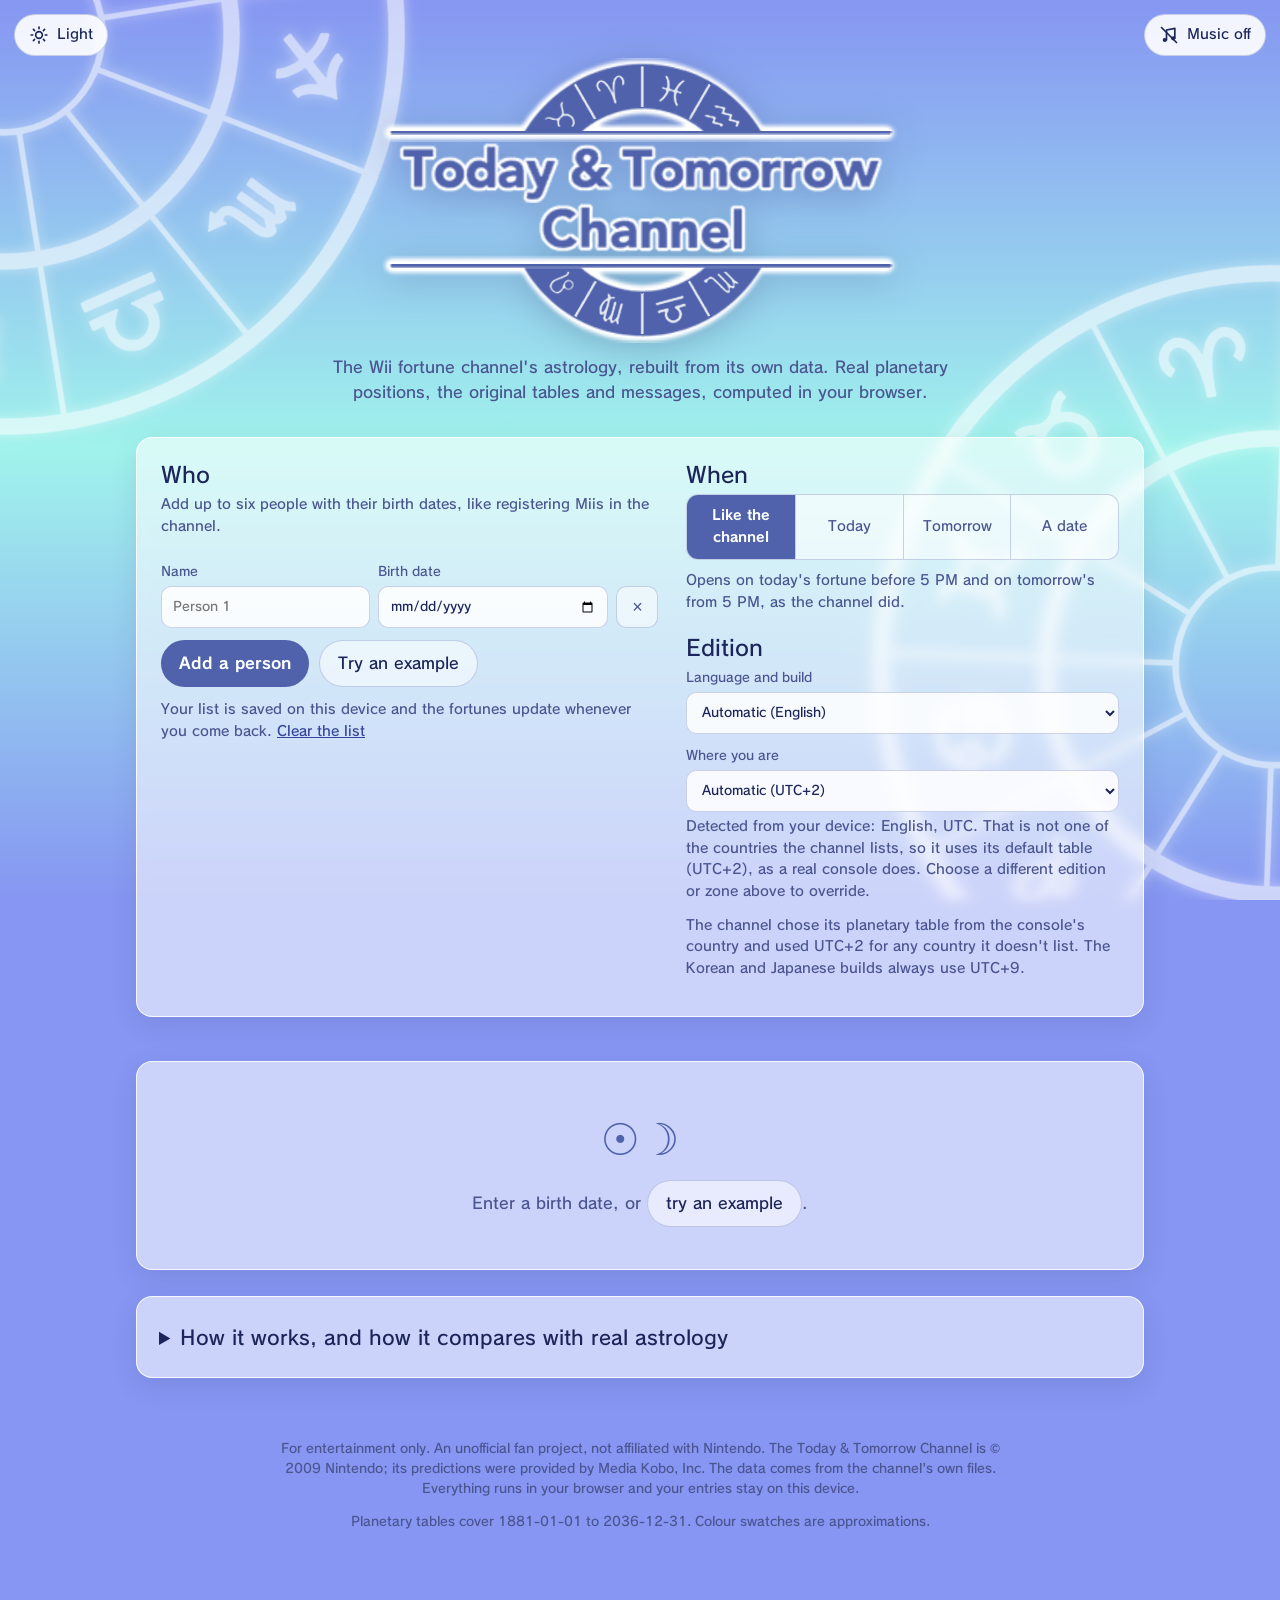
==== web/index.html @ e6cfc42b "overhaul background based on channel banner; add light/dark mode toggle" ====
<!doctype html>
<html lang="en">
<head>
  <meta charset="utf-8">
  <meta name="viewport" content="width=device-width, initial-scale=1">
  <title>Today &amp; Tomorrow: the Wii fortune channel, in your browser</title>
  <meta name="description" content="Daily fortunes, lucky colours, food, fun and care hints and group compatibility, computed with the maths of the Wii Today &amp; Tomorrow Channel. Runs entirely in your browser.">
  <meta name="theme-color" content="#8696f2" media="(prefers-color-scheme: light)">
  <meta name="theme-color" content="#0e111a" media="(prefers-color-scheme: dark)">
  <script>
    // Picks the theme before first paint, so a saved choice never flashes the other one.
    (() => { let t; try { t = JSON.parse(localStorage.getItem("tt-theme")); } catch {}
      document.documentElement.dataset.theme = t === "dark" || t === "light" ? t : matchMedia("(prefers-color-scheme: dark)").matches ? "dark" : "light"; })();
  </script>
  <link rel="preload" as="image" href="assets/logo.png">
  <link rel="icon" href="data:image/svg+xml,%3Csvg xmlns='http://www.w3.org/2000/svg' viewBox='0 0 64 64'%3E%3Ccircle cx='32' cy='32' r='30' fill='%2314122b'/%3E%3Ccircle cx='28' cy='32' r='14' fill='%23f4c95d'/%3E%3Ccircle cx='35' cy='29' r='12' fill='%2314122b'/%3E%3C/svg%3E">
  <link rel="stylesheet" href="style.css">
</head>
<body>
  <a class="skip" href="#results">Skip to the fortunes</a>
  <div class="sky" aria-hidden="true"></div>
  <div class="bg-wheels" aria-hidden="true"><img class="bg-wheel bg-wheel-l" src="assets/wheel.svg" alt=""><img class="bg-wheel bg-wheel-r" src="assets/wheel.svg" alt=""></div>
  <button id="theme" class="toggle theme-toggle" type="button" aria-pressed="false" aria-label="Dark theme" title="Dark theme">
    <svg viewBox="0 0 24 24" width="20" height="20" aria-hidden="true"><g class="sun" fill="none" stroke="currentColor" stroke-width="2" stroke-linecap="round"><circle cx="12" cy="12" r="4"/><path d="M12 2.5v2M12 19.5v2M2.5 12h2M19.5 12h2M5.3 5.3l1.4 1.4M17.3 17.3l1.4 1.4M5.3 18.7l1.4-1.4M17.3 6.7l1.4-1.4"/></g><path class="moon" d="M20 14.6A8.5 8.5 0 0 1 9.4 4a8.5 8.5 0 1 0 10.6 10.6z" fill="none" stroke="currentColor" stroke-width="2" stroke-linejoin="round"/></svg>
    <span class="toggle-label">Light</span>
  </button>
  <button id="music" class="toggle music" type="button" aria-pressed="false" aria-label="Background music" title="Background music">
    <svg viewBox="0 0 24 24" width="20" height="20" aria-hidden="true"><path class="note" d="M9 18V6l10-2v12" fill="none" stroke="currentColor" stroke-width="2" stroke-linecap="round" stroke-linejoin="round"/><circle cx="7" cy="18" r="2.5" fill="currentColor"/><circle cx="17" cy="16" r="2.5" fill="currentColor"/><path class="slash" d="M3 3l18 18" stroke="currentColor" stroke-width="2" stroke-linecap="round"/></svg>
    <span class="toggle-label">Music off</span>
  </button>
  <header class="hero">
    <h1 class="logo"><img src="assets/logo.png" width="970" height="540" alt="Today &amp; Tomorrow Channel"></h1>
    <p class="lede">The Wii fortune channel's astrology, rebuilt from its own data. Real planetary positions, the original tables and messages, computed in your browser.</p>
  </header>

  <main>
    <section class="panel controls" aria-labelledby="who-h">
      <div class="col">
        <h2 id="who-h">Who</h2>
        <p class="hint">Add up to six people with their birth dates, like registering Miis in the channel.</p>
        <ul id="people" class="people"></ul>
        <div class="row">
          <button id="add" type="button" class="btn">Add a person</button>
          <button id="example" type="button" class="btn ghost">Try an example</button>
        </div>
        <p class="hint saved">Your list is saved on this device and the fortunes update whenever you come back.
          <button id="forget" type="button" class="linkbtn">Clear the list</button></p>
      </div>

      <div class="col">
        <h2>When</h2>
        <div class="seg" role="radiogroup" aria-label="Which day">
          <button type="button" role="radio" data-mode="auto">Like the channel</button>
          <button type="button" role="radio" data-mode="today">Today</button>
          <button type="button" role="radio" data-mode="tomorrow">Tomorrow</button>
          <button type="button" role="radio" data-mode="date">A date</button>
        </div>
        <label id="date-wrap" class="field" hidden>Date
          <input id="date" type="date" min="1881-01-01" max="2036-12-31">
        </label>
        <p id="when-note" class="hint"></p>

        <h2>Edition</h2>
        <label class="field">Language and build
          <select id="edition">
            <option value="auto">Automatic</option>
            <option value="en">English (Europe)</option>
            <option value="de">Deutsch (Europa)</option>
            <option value="fr">Fran&ccedil;ais (Europe)</option>
            <option value="es">Espa&ntilde;ol (Europa)</option>
            <option value="it">Italiano (Europa)</option>
            <option value="nl">Nederlands (Europa)</option>
            <option value="kr">한국어 (Korean build)</option>
            <option value="jp">日本語 (Japanese build)</option>
          </select>
        </label>
        <label id="band-wrap" class="field">Where you are
          <select id="band">
            <option value="auto">Automatic</option>
            <option value="A">UTC+1: Germany, Italy, Austria, Switzerland, Nordics</option>
            <option value="B">UTC+2: Finland, Greece, and the default for any other country</option>
            <option value="I">UTC+9: Japan, Korea</option>
            <option value="Z">UTC&plusmn;0: UK, Ireland, France, Spain, Benelux, Portugal</option>
            <option value="K">UTC+10: Australia</option>
            <option value="M">UTC+12: New Zealand</option>
          </select>
        </label>
        <p id="detected" class="hint"></p>
        <p class="hint">The channel chose its planetary table from the console's country and used UTC+2 for any country it doesn't list. The Korean and Japanese builds always use UTC+9.</p>
      </div>
    </section>

    <div id="status" class="status" role="status" aria-live="polite"></div>
    <div id="results" tabindex="-1"></div>

    <details class="panel about">
      <summary>How it works, and how it compares with real astrology</summary>
      <div class="about-body">
        <ol>
          <li>The channel stores where seven bodies stood on every day from 1881 to 2036, in whole degrees. Those are real positions.</li>
          <li>For each topic it adds a planet from your birth date (Venus for love, Saturn for work, Mercury for study, the Moon for communications, Jupiter for money) to the Moon of the day, giving a position from 1 to 360 around the zodiac.</li>
          <li>That position selects a fixed score and one of 360 hand-written messages for the topic. A hash of the date then softens weak scores on most days and boosts strong totals on some.</li>
          <li>The five scores add up to the day's total. Lucky colours, hints and compatibility use the same positions.</li>
        </ol>
        <p>Real astrology compares the angles <em>between</em> planets and uses birth time and place. This channel only needs a date, and its score table shows no aspect pattern at all: it is an authored lookup, not geometry. The full write-up, with every table, is in
          <a href="https://gist.github.com/quatric/222008fe67167e8dcbda6b022b0f7551">the documentation gist</a>; the code is in
          <a href="https://github.com/quatric/today-fortune">today-fortune</a>.</p>
      </div>
    </details>
  </main>

  <footer>
    <p>For entertainment only. An unofficial fan project, not affiliated with Nintendo. The Today &amp; Tomorrow Channel is &copy; 2009 Nintendo; its predictions were provided by Media Kobo, Inc. The data comes from the channel's own files. Everything runs in your browser and your entries stay on this device.</p>
    <p>Planetary tables cover 1881-01-01 to 2036-12-31. Colour swatches are approximations.</p>
  </footer>

  <script type="module" src="app.js"></script>
</body>
</html>
---- web/style.css ----
@font-face {
  font-family: 'rodin';
  src: url('fonts/RodinNTLGPro-DB-Extended.woff2') format('woff2'),
       url('fonts/RodinNTLGPro-DB-Extended.woff') format('woff');
  font-weight: 400;
  font-display: swap;
}

@font-face {
  font-family: 'rodin';
  src: url('fonts/RodinNTLGPro-B-Extended.woff2') format('woff2'),
       url('fonts/RodinNTLGPro-B-Extended.woff') format('woff');
  font-weight: 700;
  font-display: swap;
}

html { font-family: 'rodin', system-ui, sans-serif; margin: 0; padding: 0; }
:root {
  /* the banner's sky before its colour loop starts; app.js animates both through the loop */
  --sky-edge: #8696f2; --sky-mid: #a0f3ec; --wheel-alpha: .59;
  --panel: rgba(255, 255, 255, .58); --panel-border: rgba(255, 255, 255, .85);
  --text: #1c2559; --muted: #4a5590; --accent: #4f62ab; --accent-hi: #5f74c4; --line: rgba(79, 98, 171, .28);
  --on-accent: #fff; --link: #34459a; --link-hi: #1c2559;
  --surface: rgba(255, 255, 255, .55); --surface-2: rgba(255, 255, 255, .65); --surface-hi: rgba(255, 255, 255, .9); --field: rgba(255, 255, 255, .85);
  --shadow: 0 8px 28px rgba(28, 37, 89, .10); --logo-shadow: rgba(28, 37, 89, .25); --track: rgba(28, 37, 89, .12); --star-off: rgba(28, 37, 89, .16);
  --swatch-ring: #fff; --swatch-edge: rgba(28, 37, 89, .35); --pill0: rgba(79, 98, 171, .16); --pill1: rgba(22, 144, 127, .18); --pill1-ink: #0b6a5c;
  --gold: #f2a900; --teal: #16907f; --rose: #c2456f;
  --radius: 16px;
  --sans: 'rodin', system-ui, -apple-system, "Segoe UI", Roboto, "Hiragino Sans", "Noto Sans CJK JP", "Malgun Gothic", sans-serif;
  --serif: var(--sans);
}
* { box-sizing: border-box; }
html { color-scheme: light; background: var(--sky-edge); }
body { margin: 0; font: 16px/1.55 var(--sans); color: var(--text); min-height: 100vh; }

/* the banner's background: its sky gradient, and discL/discR spinning at half the banner's rates,
   which look hurried at page size. Placed in svh so a phone's collapsing address bar doesn't shift them. */
.sky { position: fixed; inset: 0; z-index: -2; background: linear-gradient(180deg, var(--sky-edge), var(--sky-mid) 50%, var(--sky-edge)); }
.bg-wheels { position: fixed; inset: 0; z-index: -1; overflow: clip; pointer-events: none; --size: clamp(300px, 93svh, 125vw); }
.bg-wheel { position: absolute; width: var(--size); height: var(--size); margin: calc(var(--size) / -2); opacity: var(--wheel-alpha);
  transform: rotate(var(--turn)); animation: wheel-spin linear infinite; will-change: transform; }
.bg-wheel-l { left: .3%; top: 3.7svh; --turn: -39deg; animation-duration: 43.68s; }
.bg-wheel-r { left: 99.6%; top: 74svh; --turn: -28deg; animation-duration: 60.66s; }
@keyframes wheel-spin { to { transform: rotate(calc(var(--turn) - 360deg)); } }
a { color: var(--link); }
a:hover { color: var(--link-hi); }
.skip { position: absolute; left: -999px; } .skip:focus { left: 12px; top: 12px; z-index: 10; background: var(--accent); color: var(--on-accent); padding: 8px 12px; border-radius: 8px; }
:focus-visible { outline: 3px solid var(--teal); outline-offset: 2px; border-radius: 6px; }

.hero { text-align: center; padding: 56px 20px 24px; max-width: 760px; margin: 0 auto; }
.logo { margin: 0 auto 10px; width: min(520px, 88vw); }
.logo img { display: block; width: 100%; height: auto; filter: drop-shadow(0 6px 18px var(--logo-shadow)); }
.lede { color: var(--muted); margin: 0 auto; max-width: 56ch; }

main { max-width: 1040px; margin: 0 auto; padding: 8px 16px 40px; }
.panel { background: var(--panel); border: 1px solid var(--panel-border); border-radius: var(--radius); backdrop-filter: blur(6px); box-shadow: var(--shadow); }
.controls { display: grid; grid-template-columns: 1.15fr 1fr; gap: 28px; padding: 24px; }
h2 { font: 400 22px/1.2 var(--serif); margin: 0 0 6px; }
.controls .col > h2:not(:first-child) { margin-top: 22px; }
.hint { color: var(--muted); font-size: 14px; margin: 4px 0 12px; }

.people { list-style: none; margin: 0 0 12px; padding: 0; display: grid; gap: 10px; }
.person { display: grid; grid-template-columns: 1fr 1.1fr auto; gap: 8px; align-items: end; }
.field { display: grid; gap: 4px; font-size: 13px; color: var(--muted); }
input, select {
  font: inherit; color: var(--text); background: var(--field); border: 1px solid var(--line);
  border-radius: 10px; padding: 9px 11px; width: 100%; min-height: 42px;
}
input:invalid, .bad input { border-color: var(--rose); }
select { text-overflow: ellipsis; }
.btn {
  font: inherit; font-weight: 600; cursor: pointer; color: var(--on-accent); background: var(--accent); border: 0;
  border-radius: 999px; padding: 10px 18px; min-height: 42px;
}
.btn:hover { background: var(--accent-hi); }
.btn:disabled { opacity: .5; cursor: not-allowed; }
.btn.ghost { background: var(--surface); color: var(--text); border: 1px solid var(--line); font-weight: 500; }
.btn.ghost:hover { background: var(--surface-hi); }
.icon-btn { background: var(--surface); border: 1px solid var(--line); color: var(--muted); border-radius: 10px; width: 42px; height: 42px; cursor: pointer; font-size: 18px; }
.icon-btn:hover { color: var(--rose); border-color: var(--rose); }
.linkbtn { font: inherit; color: var(--link); background: none; border: 0; padding: 0; text-decoration: underline; cursor: pointer; }
.linkbtn:hover { color: var(--link-hi); }
.saved { margin-top: 12px; }
.row { display: flex; gap: 10px; flex-wrap: wrap; }

.seg { display: grid; grid-template-columns: repeat(4, 1fr); border: 1px solid var(--line); background: var(--surface); border-radius: 12px; overflow: hidden; margin-bottom: 10px; }
.seg button { font: inherit; font-size: 14px; color: var(--muted); background: transparent; border: 0; padding: 10px 6px; cursor: pointer; }
.seg button + button { border-left: 1px solid var(--line); }
.seg button[aria-checked="true"] { background: var(--accent); color: var(--on-accent); font-weight: 700; }
.field + .field { margin-top: 12px; }

.status { min-height: 26px; margin: 14px 4px 4px; color: var(--muted); }
.status.error { color: var(--rose); }
#results { display: grid; gap: 18px; outline: 0; }
.grid2 { display: grid; grid-template-columns: 1fr 1fr; gap: 18px; }

.card { padding: 22px; }
.card-head { display: flex; align-items: center; gap: 18px; flex-wrap: wrap; margin-bottom: 14px; }
.card-head .who { flex: 1 1 200px; min-width: 0; }
.name { font: 400 28px/1.15 var(--serif); margin: 0; overflow-wrap: anywhere; }
.sub { color: var(--muted); margin: 2px 0 0; }
.glyph { font-size: 1.15em; color: var(--accent); }
.chip-colour { display: inline-flex; align-items: center; gap: 8px; margin-top: 10px; padding: 5px 12px 5px 6px; border: 1px solid var(--line); border-radius: 999px; font-size: 14px; background: var(--surface); }
.swatch { width: 22px; height: 22px; border-radius: 50%; border: 2px solid var(--swatch-ring); box-shadow: 0 0 0 1px var(--swatch-edge); flex: none; }

.ring { width: 118px; height: 118px; flex: none; }
.ring .track { stroke: var(--track); }
.ring .value { stroke: var(--accent); stroke-linecap: round; transition: stroke-dashoffset .9s cubic-bezier(.2, .7, .2, 1); }
.ring text { fill: var(--text); font-family: var(--serif); text-anchor: middle; }
.ring .num { font-size: 34px; } .ring .of { font-size: 11px; fill: var(--muted); font-family: var(--sans); }

.topics { list-style: none; margin: 0; padding: 0; display: grid; gap: 14px; }
.topic { display: grid; grid-template-columns: 168px 1fr; gap: 6px 16px; padding-top: 14px; border-top: 1px solid var(--line); }
.topic:first-child { border-top: 0; padding-top: 0; }
.topic h3 { font: 600 12px/1.2 var(--sans); text-transform: uppercase; letter-spacing: .1em; color: var(--muted); margin: 0 0 4px; }
.stars { color: var(--gold); letter-spacing: .12em; font-size: 18px; white-space: nowrap; }
.stars .off { color: var(--star-off); }
.pts { display: block; font-size: 13px; color: var(--muted); }
.msg { margin: 0; }
.msg.num { color: var(--muted); }

.badge { display: inline-block; padding: 6px 16px; border-radius: 999px; font: 600 15px var(--sans); }
.badge.r0 { background: var(--pill0); }
.badge.r1 { background: var(--pill1); color: var(--pill1-ink); }
.badge.r2 { background: var(--accent); color: var(--on-accent); }
.chips { display: flex; flex-wrap: wrap; gap: 8px; margin: 6px 0 14px; }
.chip { padding: 6px 14px; border: 1px solid var(--line); border-radius: 999px; background: var(--surface-2); }
.lab { font: 600 12px var(--sans); text-transform: uppercase; letter-spacing: .12em; color: var(--muted); margin: 8px 0 0; }

.wheel { width: 100%; max-width: 380px; margin: 0 auto; display: block; }
.legend { list-style: none; padding: 0; margin: 12px 0 0; display: grid; grid-template-columns: repeat(auto-fill, minmax(150px, 1fr)); gap: 4px 12px; font-size: 14px; color: var(--muted); }
.legend b { color: var(--text); font-weight: 600; }

.about { margin-top: 26px; padding: 4px 22px; }
.about summary { cursor: pointer; padding: 16px 0; font: 400 20px var(--serif); }
.about-body { padding-bottom: 14px; color: var(--muted); }
.about-body ol { padding-left: 1.2em; }
footer { max-width: 760px; margin: 0 auto; padding: 8px 20px 60px; color: var(--muted); font-size: 13px; text-align: center; }

.skeleton { height: 220px; border-radius: var(--radius); background: linear-gradient(100deg, rgba(255,255,255,.25) 30%, rgba(255,255,255,.55) 50%, rgba(255,255,255,.25) 70%); background-size: 300% 100%; animation: shimmer 1.4s infinite linear; }
@keyframes shimmer { to { background-position: -100% 0; } }
.empty { text-align: center; padding: 42px 20px; color: var(--muted); }
.empty .glyph { font-size: 44px; display: block; margin-bottom: 8px; }

@media (max-width: 800px) {
  .controls { grid-template-columns: 1fr; padding: 18px; gap: 6px; }
  .grid2 { grid-template-columns: 1fr; }
  .person { grid-template-columns: 1fr 1fr auto; }
  .topic { grid-template-columns: 1fr; }
  .seg { grid-template-columns: repeat(2, 1fr); }
  .seg button:nth-child(3) { border-left: 0; } .seg button:nth-child(n+3) { border-top: 1px solid var(--line); }
  .card { padding: 18px; }
}
@media (prefers-reduced-motion: reduce) { .ring .value { transition: none; } .skeleton, .bg-wheel { animation: none; } }
[hidden] { display: none !important; }

.toggle { position: fixed; top: 14px; z-index: 5; display: inline-flex; align-items: center; gap: 8px; font: inherit; font-size: 14px;
  color: var(--text); background: var(--surface-hi); backdrop-filter: blur(6px); border: 1px solid var(--line); border-radius: 999px; padding: 9px 14px; min-height: 42px; cursor: pointer; }
.toggle:hover { border-color: var(--accent); }
.music { right: 14px; }
.music[aria-pressed="true"] { color: var(--on-accent); background: var(--accent); border-color: var(--accent); }
.music[aria-pressed="true"] .slash { display: none; }
.theme-toggle { left: 14px; }
[data-theme="dark"] .theme-toggle .sun, :root:not([data-theme="dark"]) .theme-toggle .moon { display: none; }
@media (max-width: 800px) { .theme-toggle { position: absolute; } }
@media (max-width: 480px) { .toggle .toggle-label { display: none; } .toggle { padding: 9px 11px; } }

/* the zodiac wheel keeps a night-sky backdrop so the planet colours stay readable */
.night { --text: #ece9fb; --muted: #b3afd6; color: var(--text); background: linear-gradient(180deg, #232052, #14122b); border-color: rgba(255, 255, 255, .18); }
.night .hint, .night .legend { color: var(--muted); }

/* dark theme: the device's choice until the toggle saves one; a night version of the banner's sky and colours */
:root[data-theme="dark"] {
  color-scheme: dark;
  --sky-edge: #0e111a; --sky-mid: #2a3348; --wheel-alpha: .12;
  --panel: rgba(150, 170, 255, .07); --panel-border: rgba(170, 190, 255, .14);
  --text: #eceef8; --muted: #ffffff; --accent: #a3aefc; --accent-hi: #c3caff; --line: rgba(170, 190, 255, .2);
  --on-accent: #10142c; --link: #a0f3ec; --link-hi: #d3fbf7;
  --surface: rgba(255, 255, 255, .05); --surface-2: rgba(255, 255, 255, .07); --surface-hi: rgba(30, 36, 56, .92); --field: rgba(6, 8, 20, .4);
  --shadow: 0 8px 28px rgba(0, 0, 0, .3); --logo-shadow: rgba(0, 0, 0, .5); --track: rgba(255, 255, 255, .12); --star-off: rgba(255, 255, 255, .2);
  --swatch-ring: rgba(255, 255, 255, .7); --swatch-edge: rgba(0, 0, 0, .45); --pill0: rgba(255, 255, 255, .11); --pill1: rgba(95, 209, 193, .2); --pill1-ink: #aef1e6;
  --rose: #f08fb0; --teal: #5fd1c1;
}
[data-theme="dark"] .btn:hover, [data-theme="dark"] .seg button[aria-checked="true"]:hover { background: var(--accent-hi); }
[data-theme="dark"] .skeleton { background: linear-gradient(100deg, rgba(255,255,255,.04) 30%, rgba(255,255,255,.1) 50%, rgba(255,255,255,.04) 70%); background-size: 300% 100%; }
[data-theme="dark"] .night { background: linear-gradient(180deg, #232a40, #10131e); --muted: #ffffff; }
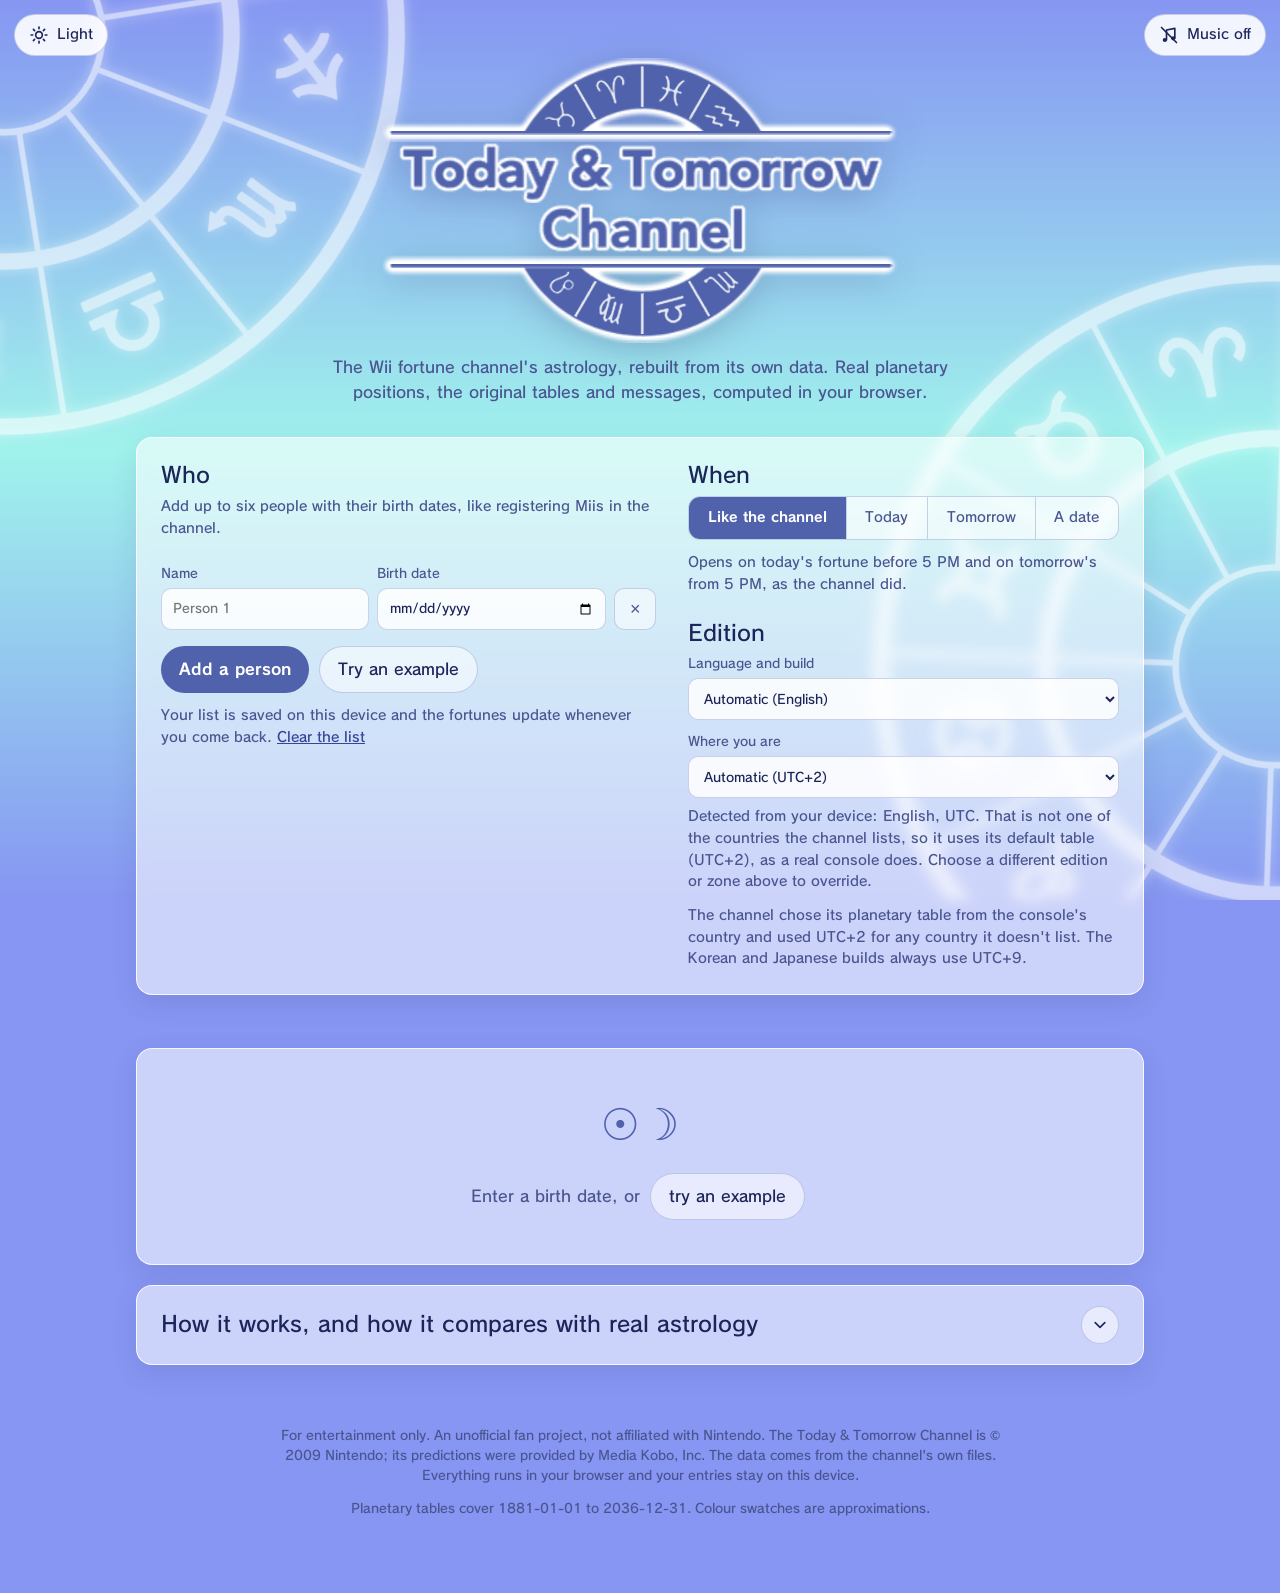
==== commit 4715ba17: "ui polish" ====
--- a/web/index.html
+++ b/web/index.html
@@ -96,15 +96,22 @@
     <details class="panel about">
       <summary>How it works, and how it compares with real astrology</summary>
       <div class="about-body">
-        <ol>
-          <li>The channel stores where seven bodies stood on every day from 1881 to 2036, in whole degrees. Those are real positions.</li>
-          <li>For each topic it adds a planet from your birth date (Venus for love, Saturn for work, Mercury for study, the Moon for communications, Jupiter for money) to the Moon of the day, giving a position from 1 to 360 around the zodiac.</li>
-          <li>That position selects a fixed score and one of 360 hand-written messages for the topic. A hash of the date then softens weak scores on most days and boosts strong totals on some.</li>
-          <li>The five scores add up to the day's total. Lucky colours, hints and compatibility use the same positions.</li>
-        </ol>
-        <p>Real astrology compares the angles <em>between</em> planets and uses birth time and place. This channel only needs a date, and its score table shows no aspect pattern at all: it is an authored lookup, not geometry. The full write-up, with every table, is in
-          <a href="https://gist.github.com/quatric/222008fe67167e8dcbda6b022b0f7551">the documentation gist</a>; the code is in
-          <a href="https://github.com/quatric/today-fortune">today-fortune</a>.</p>
+        <div>
+          <h3 class="lab">How it works</h3>
+          <ol class="steps">
+            <li>The channel stores where seven bodies stood on every day from 1881 to 2036, in whole degrees. Those are real positions.</li>
+            <li>For each topic it adds a planet from your birth date (Venus for love, Saturn for work, Mercury for study, the Moon for communications, Jupiter for money) to the Moon of the day, giving a position from 1 to 360 around the zodiac.</li>
+            <li>That position selects a fixed score and one of 360 hand-written messages for the topic. A hash of the date then softens weak scores on most days and boosts strong totals on some.</li>
+            <li>The five scores add up to the day's total. Lucky colours, hints and compatibility use the same positions.</li>
+          </ol>
+        </div>
+        <div>
+          <h3 class="lab">Compared with real astrology</h3>
+          <p>Real astrology compares the angles <em>between</em> planets and uses birth time and place. This channel only needs a date, and its score table shows no aspect pattern at all: it is an authored lookup, not geometry.</p>
+          <p>The full write-up, with every table, is in
+            <a href="https://gist.github.com/quatric/222008fe67167e8dcbda6b022b0f7551">the documentation gist</a>; the code is in
+            <a href="https://github.com/quatric/today-fortune">today-fortune</a>.</p>
+        </div>
       </div>
     </details>
   </main>
--- a/web/style.css
+++ b/web/style.css
@@ -1,9 +1,11 @@
+/* Rodin's ° and curly quotes are full-width (Japanese metrics), leaving a gap after "13°" or "l’"; the fallback font draws those. */
 @font-face {
   font-family: 'rodin';
   src: url('fonts/RodinNTLGPro-DB-Extended.woff2') format('woff2'),
        url('fonts/RodinNTLGPro-DB-Extended.woff') format('woff');
   font-weight: 400;
   font-display: swap;
+  unicode-range: U+0-AF, U+B1-2017, U+201E-10FFFF;
 }
 
 @font-face {
@@ -12,6 +14,7 @@
        url('fonts/RodinNTLGPro-B-Extended.woff') format('woff');
   font-weight: 700;
   font-display: swap;
+  unicode-range: U+0-AF, U+B1-2017, U+201E-10FFFF;
 }
 
 html { font-family: 'rodin', system-ui, sans-serif; margin: 0; padding: 0; }
@@ -22,10 +25,11 @@
   --text: #1c2559; --muted: #4a5590; --accent: #4f62ab; --accent-hi: #5f74c4; --line: rgba(79, 98, 171, .28);
   --on-accent: #fff; --link: #34459a; --link-hi: #1c2559;
   --surface: rgba(255, 255, 255, .55); --surface-2: rgba(255, 255, 255, .65); --surface-hi: rgba(255, 255, 255, .9); --field: rgba(255, 255, 255, .85);
+  --chevron: url("data:image/svg+xml,%3Csvg xmlns='http://www.w3.org/2000/svg' viewBox='0 0 10 6'%3E%3Cpath d='M1 1l4 4 4-4' fill='none' stroke='%231c2559' stroke-width='1.3' stroke-linecap='round' stroke-linejoin='round'/%3E%3C/svg%3E");
   --shadow: 0 8px 28px rgba(28, 37, 89, .10); --logo-shadow: rgba(28, 37, 89, .25); --track: rgba(28, 37, 89, .12); --star-off: rgba(28, 37, 89, .16);
   --swatch-ring: #fff; --swatch-edge: rgba(28, 37, 89, .35); --pill0: rgba(79, 98, 171, .16); --pill1: rgba(22, 144, 127, .18); --pill1-ink: #0b6a5c;
   --gold: #f2a900; --teal: #16907f; --rose: #c2456f;
-  --radius: 16px;
+  --radius: 16px; --gap: 20px; --pad: 24px;
   --sans: 'rodin', system-ui, -apple-system, "Segoe UI", Roboto, "Hiragino Sans", "Noto Sans CJK JP", "Malgun Gothic", sans-serif;
   --serif: var(--sans);
 }
@@ -33,10 +37,10 @@
 html { color-scheme: light; background: var(--sky-edge); }
 body { margin: 0; font: 16px/1.55 var(--sans); color: var(--text); min-height: 100vh; }
 
-/* the banner's background: its sky gradient, and discL/discR spinning at half the banner's rates,
-   which look hurried at page size. Placed in svh so a phone's collapsing address bar doesn't shift them. */
-.sky { position: fixed; inset: 0; z-index: -2; background: linear-gradient(180deg, var(--sky-edge), var(--sky-mid) 50%, var(--sky-edge)); }
-.bg-wheels { position: fixed; inset: 0; z-index: -1; overflow: clip; pointer-events: none; --size: clamp(300px, 93svh, 125vw); }
+/* the banner's background: its sky gradient, and discL/discR spinning at half the banner's rates (hurried at page size).
+   Layers span lvh so they're already drawn under a sliding toolbar; the wheels sit in svh so that slide doesn't move them. */
+.sky { position: fixed; top: 0; left: 0; right: 0; height: 100lvh; z-index: -2; background: linear-gradient(180deg, var(--sky-edge), var(--sky-mid) 50%, var(--sky-edge)); }
+.bg-wheels { position: fixed; top: 0; left: 0; right: 0; height: 100lvh; z-index: -1; overflow: clip; pointer-events: none; --size: clamp(300px, 93svh, 125vw); }
 .bg-wheel { position: absolute; width: var(--size); height: var(--size); margin: calc(var(--size) / -2); opacity: var(--wheel-alpha);
   transform: rotate(var(--turn)); animation: wheel-spin linear infinite; will-change: transform; }
 .bg-wheel-l { left: .3%; top: 3.7svh; --turn: -39deg; animation-duration: 43.68s; }
@@ -54,12 +58,13 @@
 
 main { max-width: 1040px; margin: 0 auto; padding: 8px 16px 40px; }
 .panel { background: var(--panel); border: 1px solid var(--panel-border); border-radius: var(--radius); backdrop-filter: blur(6px); box-shadow: var(--shadow); }
-.controls { display: grid; grid-template-columns: 1.15fr 1fr; gap: 28px; padding: 24px; }
-h2 { font: 400 22px/1.2 var(--serif); margin: 0 0 6px; }
-.controls .col > h2:not(:first-child) { margin-top: 22px; }
-.hint { color: var(--muted); font-size: 14px; margin: 4px 0 12px; }
-
-.people { list-style: none; margin: 0 0 12px; padding: 0; display: grid; gap: 10px; }
+.controls { display: grid; grid-template-columns: 1.15fr 1fr; gap: 32px; padding: var(--pad); }
+h2 { font: 400 22px/1.2 var(--serif); margin: 0 0 8px; }
+.controls .col > h2:not(:first-child) { margin-top: 24px; }
+.controls .col > :last-child { margin-bottom: 0; }
+.hint { color: var(--muted); font-size: 14px; margin: 8px 0 12px; }
+
+.people { list-style: none; margin: 0 0 16px; padding: 0; display: grid; gap: 12px; }
 .person { display: grid; grid-template-columns: 1fr 1.1fr auto; gap: 8px; align-items: end; }
 .field { display: grid; gap: 4px; font-size: 13px; color: var(--muted); }
 input, select {
@@ -83,24 +88,24 @@
 .saved { margin-top: 12px; }
 .row { display: flex; gap: 10px; flex-wrap: wrap; }
 
-.seg { display: grid; grid-template-columns: repeat(4, 1fr); border: 1px solid var(--line); background: var(--surface); border-radius: 12px; overflow: hidden; margin-bottom: 10px; }
+.seg { display: grid; grid-template-columns: repeat(4, auto); border: 1px solid var(--line); background: var(--surface); border-radius: 12px; overflow: hidden; margin-bottom: 12px; }
 .seg button { font: inherit; font-size: 14px; color: var(--muted); background: transparent; border: 0; padding: 10px 6px; cursor: pointer; }
 .seg button + button { border-left: 1px solid var(--line); }
 .seg button[aria-checked="true"] { background: var(--accent); color: var(--on-accent); font-weight: 700; }
 .field + .field { margin-top: 12px; }
 
-.status { min-height: 26px; margin: 14px 4px 4px; color: var(--muted); }
+.status { min-height: 25px; margin: 20px 4px 8px; color: var(--muted); }
 .status.error { color: var(--rose); }
-#results { display: grid; gap: 18px; outline: 0; }
-.grid2 { display: grid; grid-template-columns: 1fr 1fr; gap: 18px; }
-
-.card { padding: 22px; }
-.card-head { display: flex; align-items: center; gap: 18px; flex-wrap: wrap; margin-bottom: 14px; }
+#results { display: grid; gap: var(--gap); outline: 0; }
+.grid2 { display: grid; grid-template-columns: 1fr 1fr; gap: var(--gap); }
+
+.card { padding: var(--pad); }
+.card-head { display: flex; align-items: center; gap: 20px; flex-wrap: wrap; margin-bottom: 20px; }
 .card-head .who { flex: 1 1 200px; min-width: 0; }
 .name { font: 400 28px/1.15 var(--serif); margin: 0; overflow-wrap: anywhere; }
-.sub { color: var(--muted); margin: 2px 0 0; }
+.sub { color: var(--muted); margin: 4px 0 0; }
 .glyph { font-size: 1.15em; color: var(--accent); }
-.chip-colour { display: inline-flex; align-items: center; gap: 8px; margin-top: 10px; padding: 5px 12px 5px 6px; border: 1px solid var(--line); border-radius: 999px; font-size: 14px; background: var(--surface); }
+.chip-colour { display: inline-flex; align-items: center; gap: 8px; margin-top: 12px; padding: 5px 12px 5px 6px; border: 1px solid var(--line); border-radius: 999px; font-size: 14px; background: var(--surface); }
 .swatch { width: 22px; height: 22px; border-radius: 50%; border: 2px solid var(--swatch-ring); box-shadow: 0 0 0 1px var(--swatch-edge); flex: none; }
 
 .ring { width: 118px; height: 118px; flex: none; }
@@ -109,8 +114,8 @@
 .ring text { fill: var(--text); font-family: var(--serif); text-anchor: middle; }
 .ring .num { font-size: 34px; } .ring .of { font-size: 11px; fill: var(--muted); font-family: var(--sans); }
 
-.topics { list-style: none; margin: 0; padding: 0; display: grid; gap: 14px; }
-.topic { display: grid; grid-template-columns: 168px 1fr; gap: 6px 16px; padding-top: 14px; border-top: 1px solid var(--line); }
+.topics { list-style: none; margin: 0; padding: 0; display: grid; gap: 16px; }
+.topic { display: grid; grid-template-columns: 168px 1fr; gap: 8px 16px; padding-top: 16px; border-top: 1px solid var(--line); }
 .topic:first-child { border-top: 0; padding-top: 0; }
 .topic h3 { font: 600 12px/1.2 var(--sans); text-transform: uppercase; letter-spacing: .1em; color: var(--muted); margin: 0 0 4px; }
 .stars { color: var(--gold); letter-spacing: .12em; font-size: 18px; white-space: nowrap; }
@@ -119,39 +124,68 @@
 .msg { margin: 0; }
 .msg.num { color: var(--muted); }
 
-.badge { display: inline-block; padding: 6px 16px; border-radius: 999px; font: 600 15px var(--sans); }
+.badge { display: block; width: fit-content; padding: 7px 16px; border-radius: 999px; font: 600 15px/1.5 var(--sans); }
+.badge + .hint { margin-top: 12px; }
 .badge.r0 { background: var(--pill0); }
 .badge.r1 { background: var(--pill1); color: var(--pill1-ink); }
 .badge.r2 { background: var(--accent); color: var(--on-accent); }
-.chips { display: flex; flex-wrap: wrap; gap: 8px; margin: 6px 0 14px; }
+.chips { display: flex; flex-wrap: wrap; gap: 8px; margin: 0; }
 .chip { padding: 6px 14px; border: 1px solid var(--line); border-radius: 999px; background: var(--surface-2); }
-.lab { font: 600 12px var(--sans); text-transform: uppercase; letter-spacing: .12em; color: var(--muted); margin: 8px 0 0; }
+.lab { font: 600 12px/1.3 var(--sans); text-transform: uppercase; letter-spacing: .12em; color: var(--muted); margin: 20px 0 8px; }
+h2 + .lab { margin-top: 12px; }
 
 .wheel { width: 100%; max-width: 380px; margin: 0 auto; display: block; }
-.legend { list-style: none; padding: 0; margin: 12px 0 0; display: grid; grid-template-columns: repeat(auto-fill, minmax(150px, 1fr)); gap: 4px 12px; font-size: 14px; color: var(--muted); }
+.legend { list-style: none; padding: 0; margin: 16px 0 0; display: grid; grid-template-columns: repeat(auto-fill, minmax(128px, 1fr)); gap: 12px 16px; font-size: 14px; line-height: 1.35; color: var(--muted); }
+.legend li { display: grid; grid-template-columns: 24px 1fr; align-items: center; column-gap: 8px; }
+.legend .sym { grid-row: span 2; font-size: 20px; line-height: 1; text-align: center; }
 .legend b { color: var(--text); font-weight: 600; }
-
-.about { margin-top: 26px; padding: 4px 22px; }
-.about summary { cursor: pointer; padding: 16px 0; font: 400 20px var(--serif); }
-.about-body { padding-bottom: 14px; color: var(--muted); }
-.about-body ol { padding-left: 1.2em; }
+.night { container-type: inline-size; }
+/* the legend goes beside the wheel when it fits, so the sky card stays about as tall as the group card */
+@container (min-width: 420px) {
+  .sky-body { display: grid; grid-template-columns: minmax(0, 1fr) auto; align-items: center; gap: 24px; }
+  .sky-body .legend { grid-template-columns: auto; margin: 0; }
+}
+
+.about { margin-top: var(--gap); padding: 0 var(--pad); }
+.about summary { display: flex; align-items: center; justify-content: space-between; gap: 16px; padding: 20px 0; cursor: pointer; list-style: none; font: 400 22px/1.25 var(--serif); }
+.about summary::-webkit-details-marker { display: none; }
+.about summary::after { content: ""; flex: none; width: 36px; height: 36px; border: 1px solid var(--line); border-radius: 50%; background: var(--surface) var(--chevron) no-repeat center / 12px 8px; transition: transform .2s, border-color .2s; }
+.about summary:hover::after { border-color: var(--accent); }
+.about[open] summary { border-bottom: 1px solid var(--line); }
+.about[open] summary::after { transform: rotate(180deg); }
+.about-body { display: grid; grid-template-columns: 1.15fr 1fr; gap: 32px; padding: 20px 0 var(--pad); }
+.about-body .lab { margin: 0 0 12px; }
+.about-body p { margin: 0; } .about-body p + p { margin-top: 12px; }
+.steps { list-style: none; margin: 0; padding: 0; display: grid; gap: 12px; counter-reset: step; }
+.steps li { display: grid; grid-template-columns: 26px 1fr; gap: 12px; counter-increment: step; }
+.steps li::before { content: counter(step); height: 26px; border-radius: 50%; background: var(--pill0); color: var(--accent); font: 600 13px/26px var(--sans); text-align: center; }
 footer { max-width: 760px; margin: 0 auto; padding: 8px 20px 60px; color: var(--muted); font-size: 13px; text-align: center; }
 
 .skeleton { height: 220px; border-radius: var(--radius); background: linear-gradient(100deg, rgba(255,255,255,.25) 30%, rgba(255,255,255,.55) 50%, rgba(255,255,255,.25) 70%); background-size: 300% 100%; animation: shimmer 1.4s infinite linear; }
 @keyframes shimmer { to { background-position: -100% 0; } }
-.empty { text-align: center; padding: 42px 20px; color: var(--muted); }
-.empty .glyph { font-size: 44px; display: block; margin-bottom: 8px; }
+.empty { text-align: center; padding: 40px var(--pad); color: var(--muted); }
+.empty .glyph { font-size: 44px; display: block; margin-bottom: 12px; }
+.empty .btn { margin: 4px; }
 
 @media (max-width: 800px) {
-  .controls { grid-template-columns: 1fr; padding: 18px; gap: 6px; }
+  :root { --gap: 16px; --pad: 20px; }
+  .controls { grid-template-columns: 1fr; gap: 24px; }
   .grid2 { grid-template-columns: 1fr; }
   .person { grid-template-columns: 1fr 1fr auto; }
   .topic { grid-template-columns: 1fr; }
+  .topic .pts { display: inline; margin-left: 8px; }
   .seg { grid-template-columns: repeat(2, 1fr); }
   .seg button:nth-child(3) { border-left: 0; } .seg button:nth-child(n+3) { border-top: 1px solid var(--line); }
-  .card { padding: 18px; }
-}
-@media (prefers-reduced-motion: reduce) { .ring .value { transition: none; } .skeleton, .bg-wheel { animation: none; } }
+  .about-body { grid-template-columns: 1fr; gap: 24px; }
+}
+/* On phones only the name fits beside the ring; the sign line and colour chip take the full width. */
+@media (max-width: 480px) {
+  .card-head { display: grid; grid-template-columns: auto 1fr; gap: 12px 16px; }
+  .card-head .who { display: contents; }
+  .card-head .sub, .card-head .chip-colour { grid-column: 1 / -1; justify-self: start; margin: 0; }
+  .ring { width: 88px; height: 88px; }
+}
+@media (prefers-reduced-motion: reduce) { .ring .value, .about summary::after { transition: none; } .skeleton, .bg-wheel { animation: none; } }
 [hidden] { display: none !important; }
 
 .toggle { position: fixed; top: 14px; z-index: 5; display: inline-flex; align-items: center; gap: 8px; font: inherit; font-size: 14px;
@@ -162,7 +196,6 @@
 .music[aria-pressed="true"] .slash { display: none; }
 .theme-toggle { left: 14px; }
 [data-theme="dark"] .theme-toggle .sun, :root:not([data-theme="dark"]) .theme-toggle .moon { display: none; }
-@media (max-width: 800px) { .theme-toggle { position: absolute; } }
 @media (max-width: 480px) { .toggle .toggle-label { display: none; } .toggle { padding: 9px 11px; } }
 
 /* the zodiac wheel keeps a night-sky backdrop so the planet colours stay readable */
@@ -177,6 +210,7 @@
   --text: #eceef8; --muted: #ffffff; --accent: #a3aefc; --accent-hi: #c3caff; --line: rgba(170, 190, 255, .2);
   --on-accent: #10142c; --link: #a0f3ec; --link-hi: #d3fbf7;
   --surface: rgba(255, 255, 255, .05); --surface-2: rgba(255, 255, 255, .07); --surface-hi: rgba(30, 36, 56, .92); --field: rgba(6, 8, 20, .4);
+  --chevron: url("data:image/svg+xml,%3Csvg xmlns='http://www.w3.org/2000/svg' viewBox='0 0 10 6'%3E%3Cpath d='M1 1l4 4 4-4' fill='none' stroke='%23eceef8' stroke-width='1.3' stroke-linecap='round' stroke-linejoin='round'/%3E%3C/svg%3E");
   --shadow: 0 8px 28px rgba(0, 0, 0, .3); --logo-shadow: rgba(0, 0, 0, .5); --track: rgba(255, 255, 255, .12); --star-off: rgba(255, 255, 255, .2);
   --swatch-ring: rgba(255, 255, 255, .7); --swatch-edge: rgba(0, 0, 0, .45); --pill0: rgba(255, 255, 255, .11); --pill1: rgba(95, 209, 193, .2); --pill1-ink: #aef1e6;
   --rose: #f08fb0; --teal: #5fd1c1;
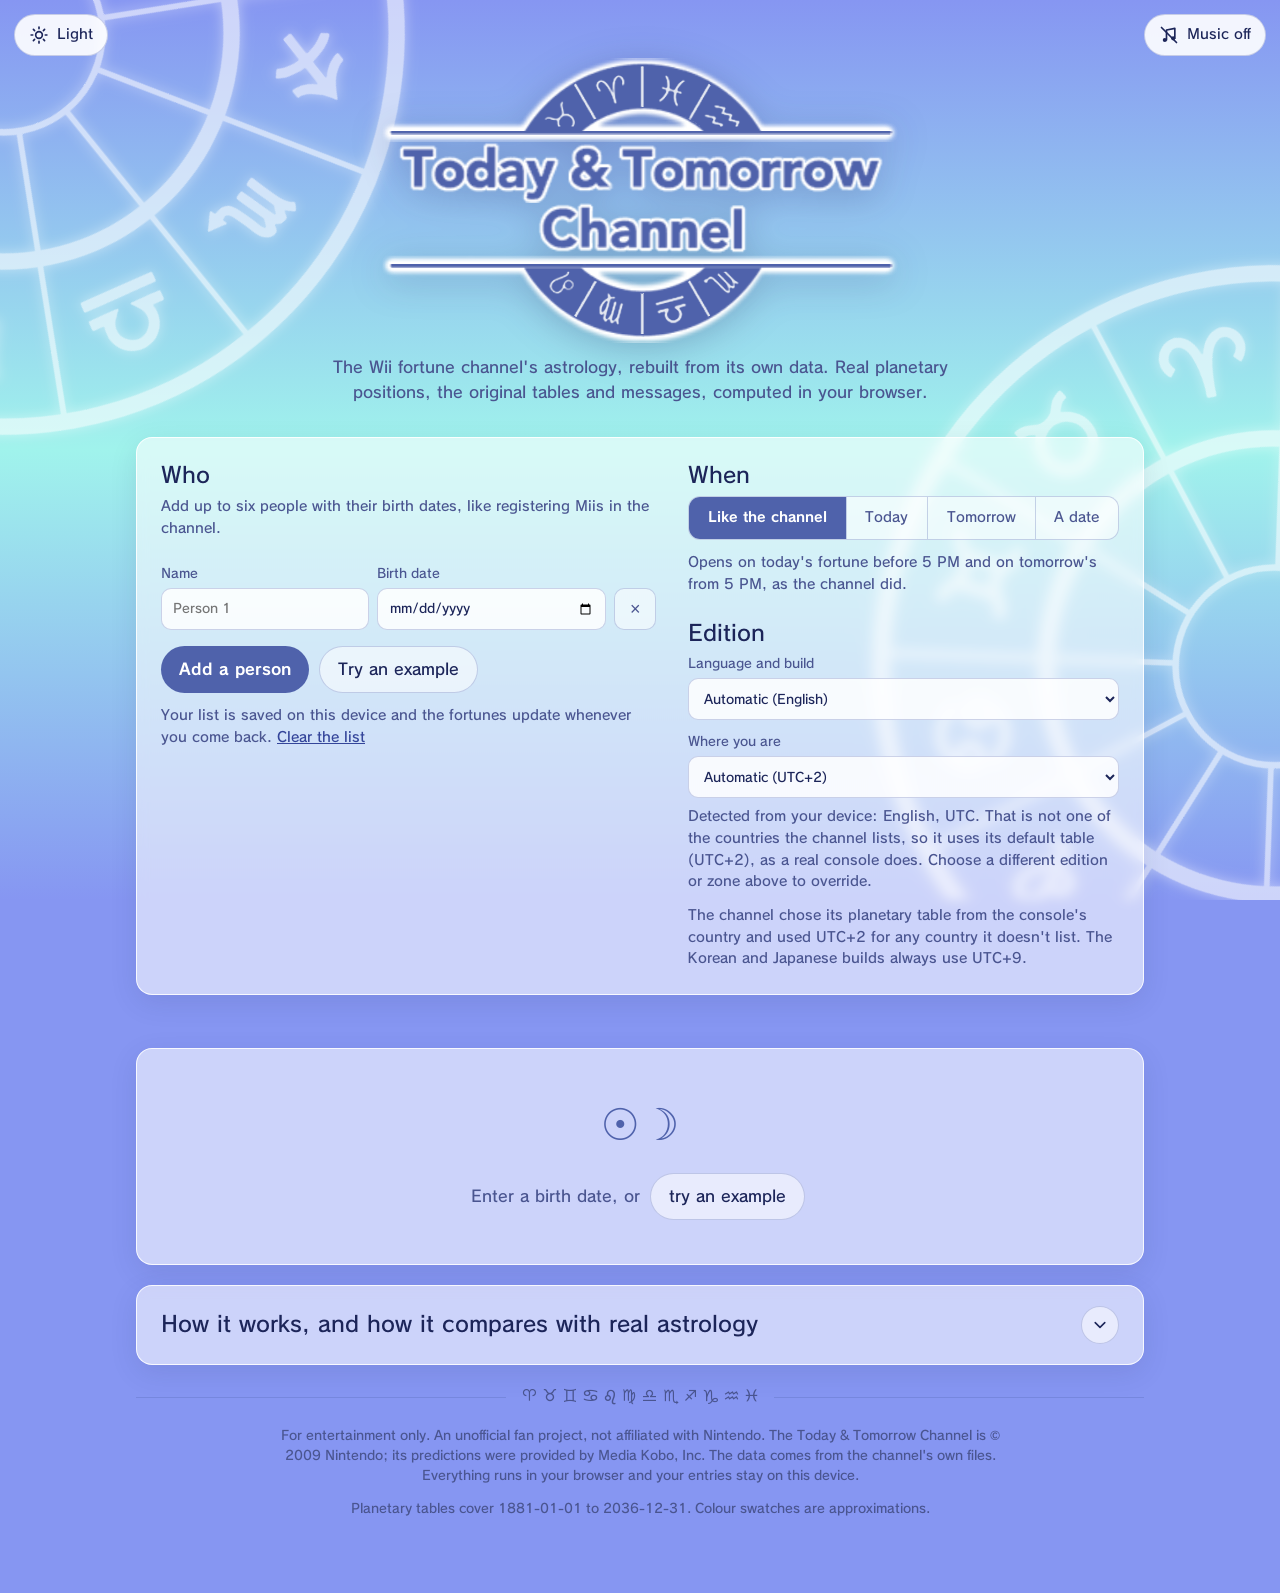
==== commit 16dd7921: "add zodiac divider near footer" ====
--- a/web/index.html
+++ b/web/index.html
@@ -114,6 +114,7 @@
         </div>
       </div>
     </details>
+    <div class="zodiac-rule" aria-hidden="true">♈&#xFE0E; ♉&#xFE0E; ♊&#xFE0E; ♋&#xFE0E; ♌&#xFE0E; ♍&#xFE0E; ♎&#xFE0E; ♏&#xFE0E; ♐&#xFE0E; ♑&#xFE0E; ♒&#xFE0E; ♓&#xFE0E;</div>
   </main>
 
   <footer>
--- a/web/style.css
+++ b/web/style.css
@@ -15,6 +15,14 @@
   font-weight: 700;
   font-display: swap;
   unicode-range: U+0-AF, U+B1-2017, U+201E-10FFFF;
+}
+
+/* a 12-glyph subset of Noto Sans Symbols, so the zodiac signs can't fall back to colour emoji */
+@font-face {
+  font-family: 'zodiac';
+  src: url('fonts/NotoSansSymbols-Zodiac.woff2') format('woff2');
+  font-display: block;
+  unicode-range: U+2648-2653;
 }
 
 html { font-family: 'rodin', system-ui, sans-serif; margin: 0; padding: 0; }
@@ -56,7 +64,10 @@
 .logo img { display: block; width: 100%; height: auto; filter: drop-shadow(0 6px 18px var(--logo-shadow)); }
 .lede { color: var(--muted); margin: 0 auto; max-width: 56ch; }
 
-main { max-width: 1040px; margin: 0 auto; padding: 8px 16px 40px; }
+main { max-width: 1040px; margin: 0 auto; padding: 8px 16px 0; }
+.zodiac-rule { display: flex; align-items: center; gap: 16px; margin-top: 20px; font: 16px/20px 'zodiac', var(--sans); color: var(--muted); white-space: nowrap; }
+/* the signs sit low in their line box, so the hairlines drop to meet their middle */
+.zodiac-rule::before, .zodiac-rule::after { content: ""; flex: 1; height: 1px; background: var(--line); translate: 0 2px; }
 .panel { background: var(--panel); border: 1px solid var(--panel-border); border-radius: var(--radius); backdrop-filter: blur(6px); box-shadow: var(--shadow); }
 .controls { display: grid; grid-template-columns: 1.15fr 1fr; gap: 32px; padding: var(--pad); }
 h2 { font: 400 22px/1.2 var(--serif); margin: 0 0 8px; }
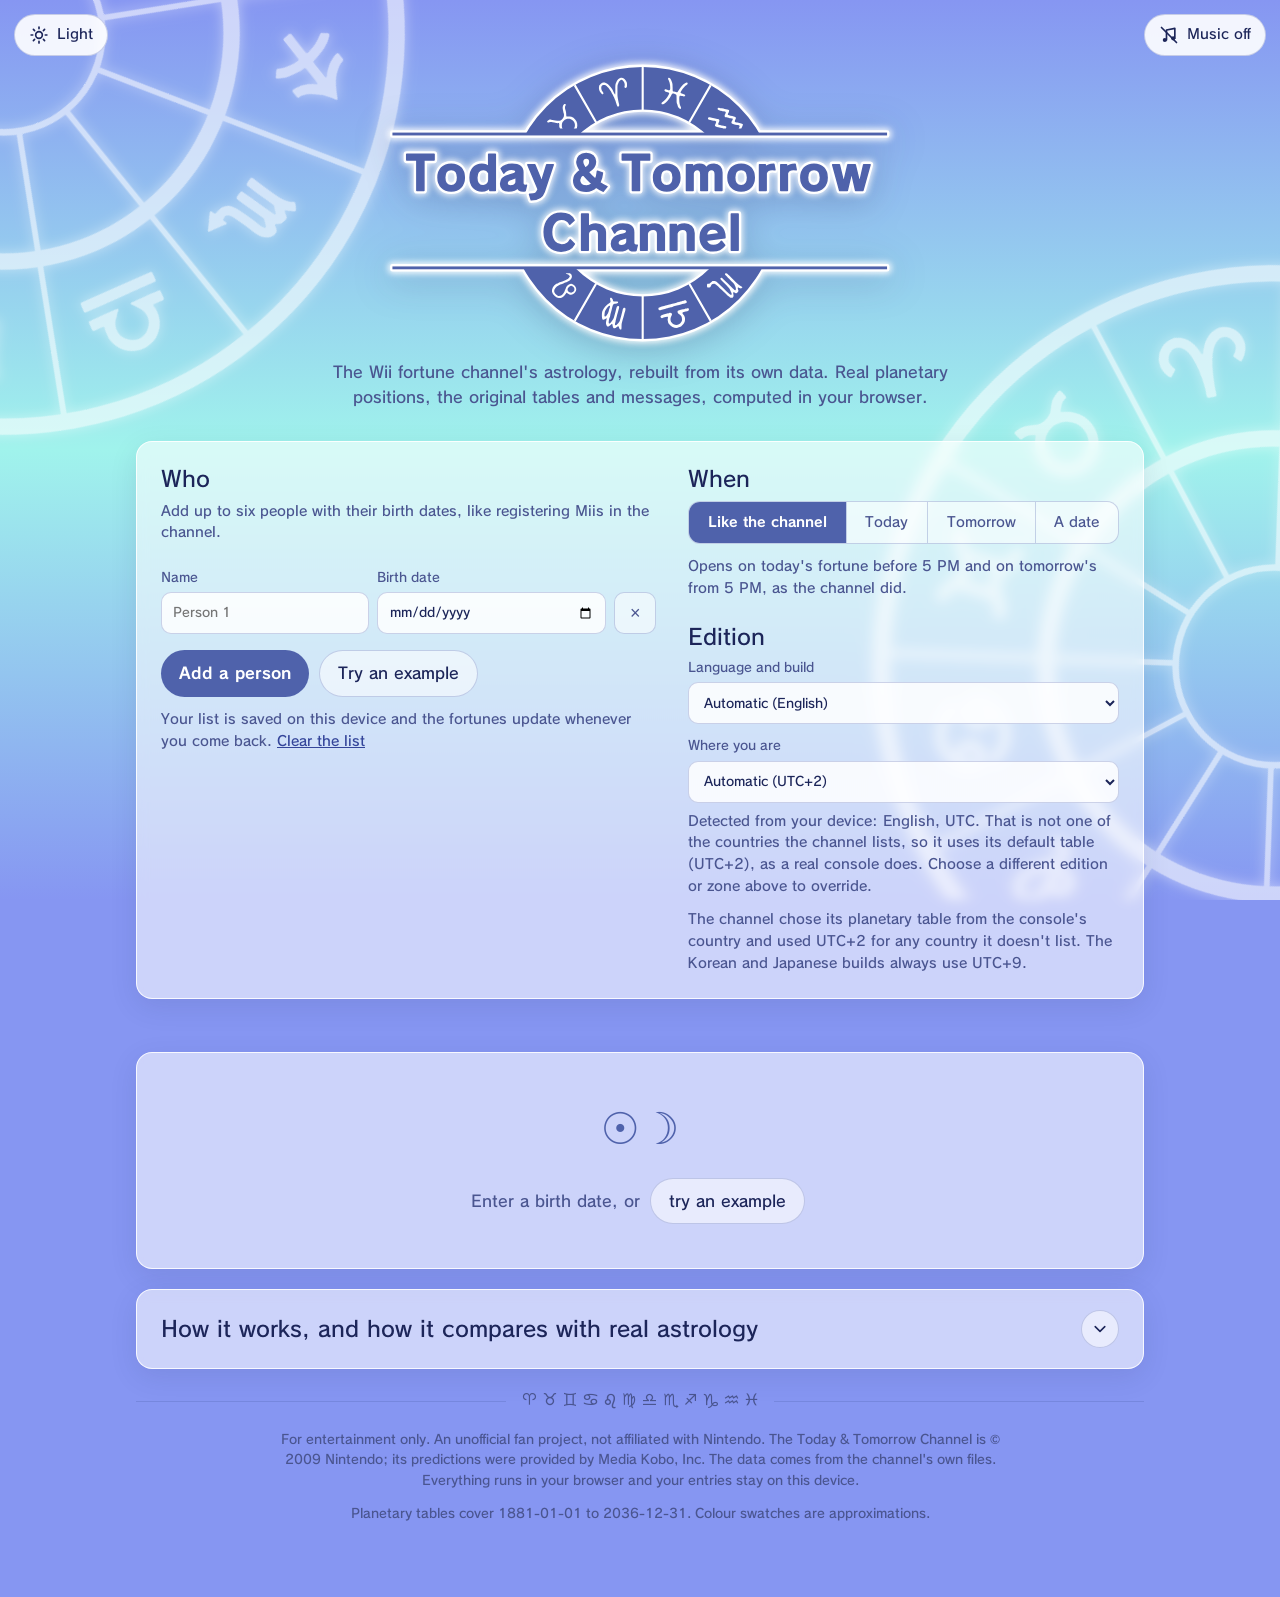
==== commit 42839900: "vectorize main logo" ====
--- a/web/index.html
+++ b/web/index.html
@@ -12,7 +12,7 @@
     (() => { let t; try { t = JSON.parse(localStorage.getItem("tt-theme")); } catch {}
       document.documentElement.dataset.theme = t === "dark" || t === "light" ? t : matchMedia("(prefers-color-scheme: dark)").matches ? "dark" : "light"; })();
   </script>
-  <link rel="preload" as="image" href="assets/logo.png">
+  <link rel="preload" as="image" href="assets/logo.svg">
   <link rel="icon" href="data:image/svg+xml,%3Csvg xmlns='http://www.w3.org/2000/svg' viewBox='0 0 64 64'%3E%3Ccircle cx='32' cy='32' r='30' fill='%2314122b'/%3E%3Ccircle cx='28' cy='32' r='14' fill='%23f4c95d'/%3E%3Ccircle cx='35' cy='29' r='12' fill='%2314122b'/%3E%3C/svg%3E">
   <link rel="stylesheet" href="style.css">
 </head>
@@ -29,7 +29,7 @@
     <span class="toggle-label">Music off</span>
   </button>
   <header class="hero">
-    <h1 class="logo"><img src="assets/logo.png" width="970" height="540" alt="Today &amp; Tomorrow Channel"></h1>
+    <h1 class="logo"><img src="assets/logo.svg" width="984" height="556" alt="Today &amp; Tomorrow Channel"></h1>
     <p class="lede">The Wii fortune channel's astrology, rebuilt from its own data. Real planetary positions, the original tables and messages, computed in your browser.</p>
   </header>
 
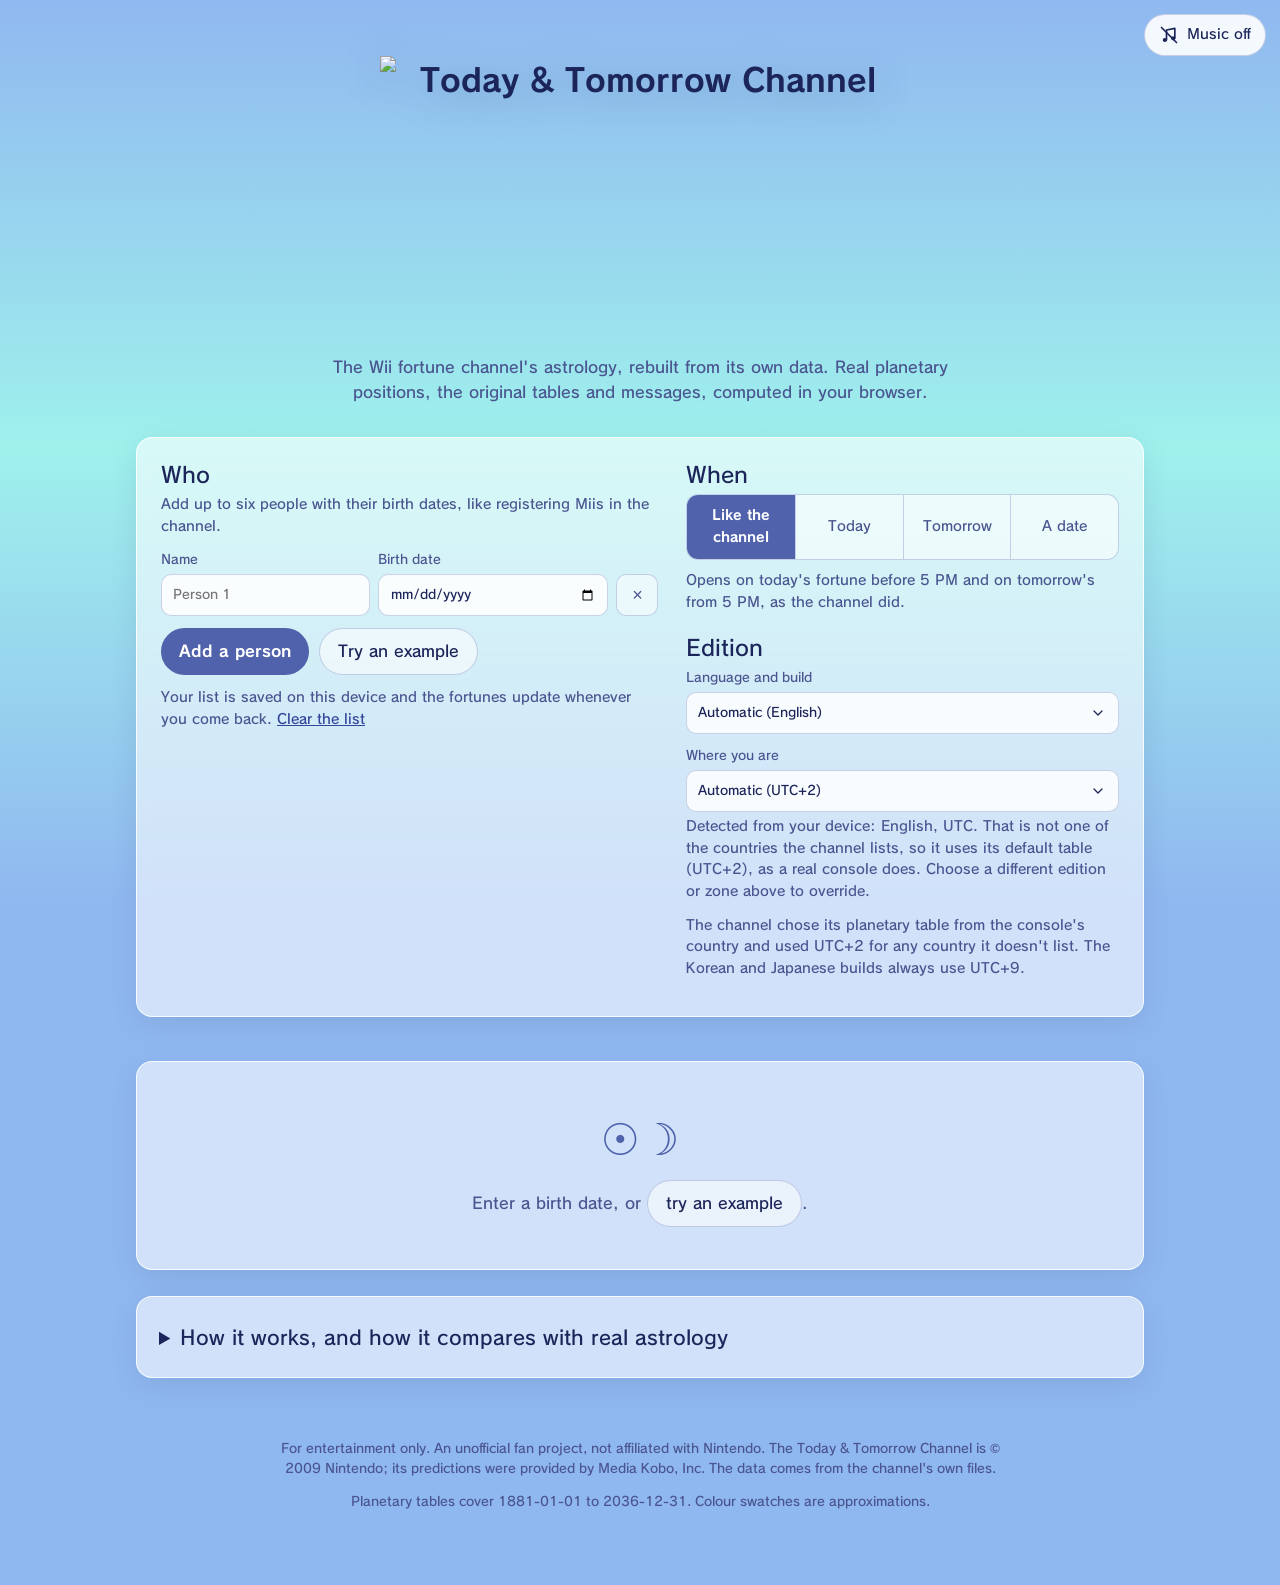
==== commit 8d3b3ac5: "Merge pull request #1 from cmyksoda/fixes Fix the music loop and a few mobile layout issues" ====
--- a/web/index.html
+++ b/web/index.html
@@ -4,32 +4,21 @@
   <meta charset="utf-8">
   <meta name="viewport" content="width=device-width, initial-scale=1">
   <title>Today &amp; Tomorrow: the Wii fortune channel, in your browser</title>
-  <meta name="description" content="Daily fortunes, lucky colours, food, fun and care hints and group compatibility, computed with the maths of the Wii Today &amp; Tomorrow Channel. Runs entirely in your browser.">
-  <meta name="theme-color" content="#8696f2" media="(prefers-color-scheme: light)">
+  <meta name="description" content="Daily fortunes, lucky colours, food, fun and care hints and group compatibility, computed with the maths of the Wii Today &amp; Tomorrow Channel.">
+  <meta name="theme-color" content="#90b8f0" media="(prefers-color-scheme: light)">
   <meta name="theme-color" content="#0e111a" media="(prefers-color-scheme: dark)">
-  <script>
-    // Picks the theme before first paint, so a saved choice never flashes the other one.
-    (() => { let t; try { t = JSON.parse(localStorage.getItem("tt-theme")); } catch {}
-      document.documentElement.dataset.theme = t === "dark" || t === "light" ? t : matchMedia("(prefers-color-scheme: dark)").matches ? "dark" : "light"; })();
-  </script>
-  <link rel="preload" as="image" href="assets/logo.svg">
+  <link rel="preload" as="image" href="assets/logo.png">
   <link rel="icon" href="data:image/svg+xml,%3Csvg xmlns='http://www.w3.org/2000/svg' viewBox='0 0 64 64'%3E%3Ccircle cx='32' cy='32' r='30' fill='%2314122b'/%3E%3Ccircle cx='28' cy='32' r='14' fill='%23f4c95d'/%3E%3Ccircle cx='35' cy='29' r='12' fill='%2314122b'/%3E%3C/svg%3E">
   <link rel="stylesheet" href="style.css">
 </head>
 <body>
   <a class="skip" href="#results">Skip to the fortunes</a>
-  <div class="sky" aria-hidden="true"></div>
-  <div class="bg-wheels" aria-hidden="true"><img class="bg-wheel bg-wheel-l" src="assets/wheel.svg" alt=""><img class="bg-wheel bg-wheel-r" src="assets/wheel.svg" alt=""></div>
-  <button id="theme" class="toggle theme-toggle" type="button" aria-pressed="false" aria-label="Dark theme" title="Dark theme">
-    <svg viewBox="0 0 24 24" width="20" height="20" aria-hidden="true"><g class="sun" fill="none" stroke="currentColor" stroke-width="2" stroke-linecap="round"><circle cx="12" cy="12" r="4"/><path d="M12 2.5v2M12 19.5v2M2.5 12h2M19.5 12h2M5.3 5.3l1.4 1.4M17.3 17.3l1.4 1.4M5.3 18.7l1.4-1.4M17.3 6.7l1.4-1.4"/></g><path class="moon" d="M20 14.6A8.5 8.5 0 0 1 9.4 4a8.5 8.5 0 1 0 10.6 10.6z" fill="none" stroke="currentColor" stroke-width="2" stroke-linejoin="round"/></svg>
-    <span class="toggle-label">Light</span>
-  </button>
-  <button id="music" class="toggle music" type="button" aria-pressed="false" aria-label="Background music" title="Background music">
+  <button id="music" class="music" type="button" aria-pressed="false" aria-label="Background music" title="Background music">
     <svg viewBox="0 0 24 24" width="20" height="20" aria-hidden="true"><path class="note" d="M9 18V6l10-2v12" fill="none" stroke="currentColor" stroke-width="2" stroke-linecap="round" stroke-linejoin="round"/><circle cx="7" cy="18" r="2.5" fill="currentColor"/><circle cx="17" cy="16" r="2.5" fill="currentColor"/><path class="slash" d="M3 3l18 18" stroke="currentColor" stroke-width="2" stroke-linecap="round"/></svg>
-    <span class="toggle-label">Music off</span>
+    <span class="music-label">Music off</span>
   </button>
   <header class="hero">
-    <h1 class="logo"><img src="assets/logo.svg" width="984" height="556" alt="Today &amp; Tomorrow Channel"></h1>
+    <h1 class="logo"><img src="assets/logo.png" width="970" height="540" alt="Today &amp; Tomorrow Channel"></h1>
     <p class="lede">The Wii fortune channel's astrology, rebuilt from its own data. Real planetary positions, the original tables and messages, computed in your browser.</p>
   </header>
 
@@ -96,29 +85,21 @@
     <details class="panel about">
       <summary>How it works, and how it compares with real astrology</summary>
       <div class="about-body">
-        <div>
-          <h3 class="lab">How it works</h3>
-          <ol class="steps">
-            <li>The channel stores where seven bodies stood on every day from 1881 to 2036, in whole degrees. Those are real positions.</li>
-            <li>For each topic it adds a planet from your birth date (Venus for love, Saturn for work, Mercury for study, the Moon for communications, Jupiter for money) to the Moon of the day, giving a position from 1 to 360 around the zodiac.</li>
-            <li>That position selects a fixed score and one of 360 hand-written messages for the topic. A hash of the date then softens weak scores on most days and boosts strong totals on some.</li>
-            <li>The five scores add up to the day's total. Lucky colours, hints and compatibility use the same positions.</li>
-          </ol>
-        </div>
-        <div>
-          <h3 class="lab">Compared with real astrology</h3>
-          <p>Real astrology compares the angles <em>between</em> planets and uses birth time and place. This channel only needs a date, and its score table shows no aspect pattern at all: it is an authored lookup, not geometry.</p>
-          <p>The full write-up, with every table, is in
-            <a href="https://gist.github.com/quatric/222008fe67167e8dcbda6b022b0f7551">the documentation gist</a>; the code is in
-            <a href="https://github.com/quatric/today-fortune">today-fortune</a>.</p>
-        </div>
+        <ol>
+          <li>The channel stores where seven bodies stood on every day from 1881 to 2036, in whole degrees. Those are real positions.</li>
+          <li>For each topic it adds a planet from your birth date (Venus for love, Saturn for work, Mercury for study, the Moon for communications, Jupiter for money) to the Moon of the day, giving a position from 1 to 360 around the zodiac.</li>
+          <li>That position selects a fixed score and one of 360 hand-written messages for the topic. A hash of the date then softens weak scores on most days and boosts strong totals on some.</li>
+          <li>The five scores add up to the day's total. Lucky colours, hints and compatibility use the same positions.</li>
+        </ol>
+        <p>Real astrology compares the angles <em>between</em> planets and uses birth time and place. This channel only needs a date, and its score table shows no aspect pattern at all: it is an authored lookup, not geometry. The full write-up, with every table, is in
+          <a href="https://gist.github.com/quatric/222008fe67167e8dcbda6b022b0f7551">the documentation gist</a>; the code is in
+          <a href="https://github.com/quatric/today-fortune">today-fortune</a>.</p>
       </div>
     </details>
-    <div class="zodiac-rule" aria-hidden="true">♈&#xFE0E; ♉&#xFE0E; ♊&#xFE0E; ♋&#xFE0E; ♌&#xFE0E; ♍&#xFE0E; ♎&#xFE0E; ♏&#xFE0E; ♐&#xFE0E; ♑&#xFE0E; ♒&#xFE0E; ♓&#xFE0E;</div>
   </main>
 
   <footer>
-    <p>For entertainment only. An unofficial fan project, not affiliated with Nintendo. The Today &amp; Tomorrow Channel is &copy; 2009 Nintendo; its predictions were provided by Media Kobo, Inc. The data comes from the channel's own files. Everything runs in your browser and your entries stay on this device.</p>
+    <p>For entertainment only. An unofficial fan project, not affiliated with Nintendo. The Today &amp; Tomorrow Channel is &copy; 2009 Nintendo; its predictions were provided by Media Kobo, Inc. The data comes from the channel's own files.</p>
     <p>Planetary tables cover 1881-01-01 to 2036-12-31. Colour swatches are approximations.</p>
   </footer>
 
--- a/web/style.css
+++ b/web/style.css
@@ -1,11 +1,9 @@
-/* Rodin's ° and curly quotes are full-width (Japanese metrics), leaving a gap after "13°" or "l’"; the fallback font draws those. */
 @font-face {
   font-family: 'rodin';
   src: url('fonts/RodinNTLGPro-DB-Extended.woff2') format('woff2'),
        url('fonts/RodinNTLGPro-DB-Extended.woff') format('woff');
   font-weight: 400;
   font-display: swap;
-  unicode-range: U+0-AF, U+B1-2017, U+201E-10FFFF;
 }
 
 @font-face {
@@ -14,21 +12,12 @@
        url('fonts/RodinNTLGPro-B-Extended.woff') format('woff');
   font-weight: 700;
   font-display: swap;
-  unicode-range: U+0-AF, U+B1-2017, U+201E-10FFFF;
-}
-
-/* a 12-glyph subset of Noto Sans Symbols, so the zodiac signs can't fall back to colour emoji */
-@font-face {
-  font-family: 'zodiac';
-  src: url('fonts/NotoSansSymbols-Zodiac.woff2') format('woff2');
-  font-display: block;
-  unicode-range: U+2648-2653;
 }
 
 html { font-family: 'rodin', system-ui, sans-serif; margin: 0; padding: 0; }
 :root {
-  /* the banner's sky before its colour loop starts; app.js animates both through the loop */
-  --sky-edge: #8696f2; --sky-mid: #a0f3ec; --wheel-alpha: .59;
+  /* the channel's own background: a vertical gradient, blue at the ends and aqua in the middle (sampled from its title screen) */
+  --sky-top: #90b8f0; --sky-mid: #9ff1ec;
   --panel: rgba(255, 255, 255, .58); --panel-border: rgba(255, 255, 255, .85);
   --text: #1c2559; --muted: #4a5590; --accent: #4f62ab; --accent-hi: #5f74c4; --line: rgba(79, 98, 171, .28);
   --on-accent: #fff; --link: #34459a; --link-hi: #1c2559;
@@ -37,23 +26,16 @@
   --shadow: 0 8px 28px rgba(28, 37, 89, .10); --logo-shadow: rgba(28, 37, 89, .25); --track: rgba(28, 37, 89, .12); --star-off: rgba(28, 37, 89, .16);
   --swatch-ring: #fff; --swatch-edge: rgba(28, 37, 89, .35); --pill0: rgba(79, 98, 171, .16); --pill1: rgba(22, 144, 127, .18); --pill1-ink: #0b6a5c;
   --gold: #f2a900; --teal: #16907f; --rose: #c2456f;
-  --radius: 16px; --gap: 20px; --pad: 24px;
+  --radius: 16px;
   --sans: 'rodin', system-ui, -apple-system, "Segoe UI", Roboto, "Hiragino Sans", "Noto Sans CJK JP", "Malgun Gothic", sans-serif;
   --serif: var(--sans);
 }
 * { box-sizing: border-box; }
-html { color-scheme: light; background: var(--sky-edge); }
-body { margin: 0; font: 16px/1.55 var(--sans); color: var(--text); min-height: 100vh; }
-
-/* the banner's background: its sky gradient, and discL/discR spinning at half the banner's rates (hurried at page size).
-   Layers span lvh so they're already drawn under a sliding toolbar; the wheels sit in svh so that slide doesn't move them. */
-.sky { position: fixed; top: 0; left: 0; right: 0; height: 100lvh; z-index: -2; background: linear-gradient(180deg, var(--sky-edge), var(--sky-mid) 50%, var(--sky-edge)); }
-.bg-wheels { position: fixed; top: 0; left: 0; right: 0; height: 100lvh; z-index: -1; overflow: clip; pointer-events: none; --size: clamp(300px, 93svh, 125vw); }
-.bg-wheel { position: absolute; width: var(--size); height: var(--size); margin: calc(var(--size) / -2); opacity: var(--wheel-alpha);
-  transform: rotate(var(--turn)); animation: wheel-spin linear infinite; will-change: transform; }
-.bg-wheel-l { left: .3%; top: 3.7svh; --turn: -39deg; animation-duration: 43.68s; }
-.bg-wheel-r { left: 99.6%; top: 74svh; --turn: -28deg; animation-duration: 60.66s; }
-@keyframes wheel-spin { to { transform: rotate(calc(var(--turn) - 360deg)); } }
+html { color-scheme: light dark; background: var(--sky-top); }
+body {
+  margin: 0; font: 16px/1.55 var(--sans); color: var(--text); min-height: 100vh;
+  background: linear-gradient(180deg, var(--sky-top), var(--sky-mid) 50%, var(--sky-top)); background-attachment: fixed;
+}
 a { color: var(--link); }
 a:hover { color: var(--link-hi); }
 .skip { position: absolute; left: -999px; } .skip:focus { left: 12px; top: 12px; z-index: 10; background: var(--accent); color: var(--on-accent); padding: 8px 12px; border-radius: 8px; }
@@ -64,26 +46,35 @@
 .logo img { display: block; width: 100%; height: auto; filter: drop-shadow(0 6px 18px var(--logo-shadow)); }
 .lede { color: var(--muted); margin: 0 auto; max-width: 56ch; }
 
-main { max-width: 1040px; margin: 0 auto; padding: 8px 16px 0; }
-.zodiac-rule { display: flex; align-items: center; gap: 16px; margin-top: 20px; font: 16px/20px 'zodiac', var(--sans); color: var(--muted); white-space: nowrap; }
-/* the signs sit low in their line box, so the hairlines drop to meet their middle */
-.zodiac-rule::before, .zodiac-rule::after { content: ""; flex: 1; height: 1px; background: var(--line); translate: 0 2px; }
+main { max-width: 1040px; margin: 0 auto; padding: 8px 16px 40px; }
 .panel { background: var(--panel); border: 1px solid var(--panel-border); border-radius: var(--radius); backdrop-filter: blur(6px); box-shadow: var(--shadow); }
-.controls { display: grid; grid-template-columns: 1.15fr 1fr; gap: 32px; padding: var(--pad); }
-h2 { font: 400 22px/1.2 var(--serif); margin: 0 0 8px; }
-.controls .col > h2:not(:first-child) { margin-top: 24px; }
-.controls .col > :last-child { margin-bottom: 0; }
-.hint { color: var(--muted); font-size: 14px; margin: 8px 0 12px; }
+.controls { display: grid; grid-template-columns: 1.15fr 1fr; gap: 28px; padding: 24px; }
+h2 { font: 400 22px/1.2 var(--serif); margin: 0 0 6px; }
+.controls .col > h2:not(:first-child) { margin-top: 22px; }
+.hint { color: var(--muted); font-size: 14px; margin: 4px 0 12px; }
 
-.people { list-style: none; margin: 0 0 16px; padding: 0; display: grid; gap: 12px; }
-.person { display: grid; grid-template-columns: 1fr 1.1fr auto; gap: 8px; align-items: end; }
+.people { list-style: none; margin: 0 0 12px; padding: 0; display: grid; gap: 10px; }
+.person { display: grid; grid-template-columns: 1fr 1.1fr auto; gap: 4px 8px; }
+/* Android Chrome draws date inputs taller; sharing one row makes the name box and × match it. */
+.person .field { grid-row: span 2; grid-template-rows: subgrid; }
+.person .field + .field { margin-top: 0; }
+.person .icon-btn { grid-area: 2 / 3; height: auto; }
+/* Android Chrome pins its date arrow near the edge, ignoring padding; draw ours inset like the text.
+   Touch-only, and not Firefox (no such pseudo-element) or iOS (touch-callout), whose date boxes differ. */
+@media (pointer: coarse) {
+  @supports selector(::-webkit-date-and-time-value) and (not (-webkit-touch-callout: none)) {
+    input[type="date"] { appearance: none; background: var(--field) var(--chevron) no-repeat right 15px center / 10px 6px; }
+    input[type="date"]::-webkit-calendar-picker-indicator { opacity: 0; }
+  }
+}
 .field { display: grid; gap: 4px; font-size: 13px; color: var(--muted); }
 input, select {
   font: inherit; color: var(--text); background: var(--field); border: 1px solid var(--line);
   border-radius: 10px; padding: 9px 11px; width: 100%; min-height: 42px;
 }
 input:invalid, .bad input { border-color: var(--rose); }
-select { text-overflow: ellipsis; }
+/* Native select arrows hug the edge whatever the padding; ours sits inset like the text. */
+select { text-overflow: ellipsis; appearance: none; background: var(--field) var(--chevron) no-repeat right 15px center / 10px 6px; padding-right: 34px; }
 .btn {
   font: inherit; font-weight: 600; cursor: pointer; color: var(--on-accent); background: var(--accent); border: 0;
   border-radius: 999px; padding: 10px 18px; min-height: 42px;
@@ -99,24 +90,24 @@
 .saved { margin-top: 12px; }
 .row { display: flex; gap: 10px; flex-wrap: wrap; }
 
-.seg { display: grid; grid-template-columns: repeat(4, auto); border: 1px solid var(--line); background: var(--surface); border-radius: 12px; overflow: hidden; margin-bottom: 12px; }
+.seg { display: grid; grid-template-columns: repeat(4, 1fr); border: 1px solid var(--line); background: var(--surface); border-radius: 12px; overflow: hidden; margin-bottom: 10px; }
 .seg button { font: inherit; font-size: 14px; color: var(--muted); background: transparent; border: 0; padding: 10px 6px; cursor: pointer; }
 .seg button + button { border-left: 1px solid var(--line); }
 .seg button[aria-checked="true"] { background: var(--accent); color: var(--on-accent); font-weight: 700; }
 .field + .field { margin-top: 12px; }
 
-.status { min-height: 25px; margin: 20px 4px 8px; color: var(--muted); }
+.status { min-height: 26px; margin: 14px 4px 4px; color: var(--muted); }
 .status.error { color: var(--rose); }
-#results { display: grid; gap: var(--gap); outline: 0; }
-.grid2 { display: grid; grid-template-columns: 1fr 1fr; gap: var(--gap); }
+#results { display: grid; gap: 18px; outline: 0; }
+.grid2 { display: grid; grid-template-columns: 1fr 1fr; gap: 18px; }
 
-.card { padding: var(--pad); }
-.card-head { display: flex; align-items: center; gap: 20px; flex-wrap: wrap; margin-bottom: 20px; }
+.card { padding: 22px; }
+.card-head { display: flex; align-items: center; gap: 18px; flex-wrap: wrap; margin-bottom: 14px; }
 .card-head .who { flex: 1 1 200px; min-width: 0; }
 .name { font: 400 28px/1.15 var(--serif); margin: 0; overflow-wrap: anywhere; }
-.sub { color: var(--muted); margin: 4px 0 0; }
+.sub { color: var(--muted); margin: 2px 0 0; }
 .glyph { font-size: 1.15em; color: var(--accent); }
-.chip-colour { display: inline-flex; align-items: center; gap: 8px; margin-top: 12px; padding: 5px 12px 5px 6px; border: 1px solid var(--line); border-radius: 999px; font-size: 14px; background: var(--surface); }
+.chip-colour { display: inline-flex; align-items: center; gap: 8px; margin-top: 10px; padding: 5px 12px 5px 6px; border: 1px solid var(--line); border-radius: 999px; font-size: 14px; background: var(--surface); }
 .swatch { width: 22px; height: 22px; border-radius: 50%; border: 2px solid var(--swatch-ring); box-shadow: 0 0 0 1px var(--swatch-edge); flex: none; }
 
 .ring { width: 118px; height: 118px; flex: none; }
@@ -125,8 +116,8 @@
 .ring text { fill: var(--text); font-family: var(--serif); text-anchor: middle; }
 .ring .num { font-size: 34px; } .ring .of { font-size: 11px; fill: var(--muted); font-family: var(--sans); }
 
-.topics { list-style: none; margin: 0; padding: 0; display: grid; gap: 16px; }
-.topic { display: grid; grid-template-columns: 168px 1fr; gap: 8px 16px; padding-top: 16px; border-top: 1px solid var(--line); }
+.topics { list-style: none; margin: 0; padding: 0; display: grid; gap: 14px; }
+.topic { display: grid; grid-template-columns: 168px 1fr; gap: 6px 16px; padding-top: 14px; border-top: 1px solid var(--line); }
 .topic:first-child { border-top: 0; padding-top: 0; }
 .topic h3 { font: 600 12px/1.2 var(--sans); text-transform: uppercase; letter-spacing: .1em; color: var(--muted); margin: 0 0 4px; }
 .stars { color: var(--gold); letter-spacing: .12em; font-size: 18px; white-space: nowrap; }
@@ -135,97 +126,66 @@
 .msg { margin: 0; }
 .msg.num { color: var(--muted); }
 
-.badge { display: block; width: fit-content; padding: 7px 16px; border-radius: 999px; font: 600 15px/1.5 var(--sans); }
-.badge + .hint { margin-top: 12px; }
+.badge { display: inline-block; padding: 6px 16px; border-radius: 999px; font: 600 15px var(--sans); }
 .badge.r0 { background: var(--pill0); }
 .badge.r1 { background: var(--pill1); color: var(--pill1-ink); }
 .badge.r2 { background: var(--accent); color: var(--on-accent); }
-.chips { display: flex; flex-wrap: wrap; gap: 8px; margin: 0; }
+.chips { display: flex; flex-wrap: wrap; gap: 8px; margin: 6px 0 14px; }
 .chip { padding: 6px 14px; border: 1px solid var(--line); border-radius: 999px; background: var(--surface-2); }
-.lab { font: 600 12px/1.3 var(--sans); text-transform: uppercase; letter-spacing: .12em; color: var(--muted); margin: 20px 0 8px; }
-h2 + .lab { margin-top: 12px; }
+.lab { font: 600 12px var(--sans); text-transform: uppercase; letter-spacing: .12em; color: var(--muted); margin: 8px 0 0; }
 
 .wheel { width: 100%; max-width: 380px; margin: 0 auto; display: block; }
-.legend { list-style: none; padding: 0; margin: 16px 0 0; display: grid; grid-template-columns: repeat(auto-fill, minmax(128px, 1fr)); gap: 12px 16px; font-size: 14px; line-height: 1.35; color: var(--muted); }
-.legend li { display: grid; grid-template-columns: 24px 1fr; align-items: center; column-gap: 8px; }
-.legend .sym { grid-row: span 2; font-size: 20px; line-height: 1; text-align: center; }
+.legend { list-style: none; padding: 0; margin: 12px 0 0; display: grid; grid-template-columns: repeat(auto-fill, minmax(150px, 1fr)); gap: 4px 12px; font-size: 14px; color: var(--muted); }
 .legend b { color: var(--text); font-weight: 600; }
-.night { container-type: inline-size; }
-/* the legend goes beside the wheel when it fits, so the sky card stays about as tall as the group card */
-@container (min-width: 420px) {
-  .sky-body { display: grid; grid-template-columns: minmax(0, 1fr) auto; align-items: center; gap: 24px; }
-  .sky-body .legend { grid-template-columns: auto; margin: 0; }
-}
 
-.about { margin-top: var(--gap); padding: 0 var(--pad); }
-.about summary { display: flex; align-items: center; justify-content: space-between; gap: 16px; padding: 20px 0; cursor: pointer; list-style: none; font: 400 22px/1.25 var(--serif); }
-.about summary::-webkit-details-marker { display: none; }
-.about summary::after { content: ""; flex: none; width: 36px; height: 36px; border: 1px solid var(--line); border-radius: 50%; background: var(--surface) var(--chevron) no-repeat center / 12px 8px; transition: transform .2s, border-color .2s; }
-.about summary:hover::after { border-color: var(--accent); }
-.about[open] summary { border-bottom: 1px solid var(--line); }
-.about[open] summary::after { transform: rotate(180deg); }
-.about-body { display: grid; grid-template-columns: 1.15fr 1fr; gap: 32px; padding: 20px 0 var(--pad); }
-.about-body .lab { margin: 0 0 12px; }
-.about-body p { margin: 0; } .about-body p + p { margin-top: 12px; }
-.steps { list-style: none; margin: 0; padding: 0; display: grid; gap: 12px; counter-reset: step; }
-.steps li { display: grid; grid-template-columns: 26px 1fr; gap: 12px; counter-increment: step; }
-.steps li::before { content: counter(step); height: 26px; border-radius: 50%; background: var(--pill0); color: var(--accent); font: 600 13px/26px var(--sans); text-align: center; }
+.about { margin-top: 26px; padding: 4px 22px; }
+.about summary { cursor: pointer; padding: 16px 0; font: 400 20px var(--serif); }
+.about-body { padding-bottom: 14px; color: var(--muted); }
+.about-body ol { padding-left: 1.2em; }
 footer { max-width: 760px; margin: 0 auto; padding: 8px 20px 60px; color: var(--muted); font-size: 13px; text-align: center; }
 
 .skeleton { height: 220px; border-radius: var(--radius); background: linear-gradient(100deg, rgba(255,255,255,.25) 30%, rgba(255,255,255,.55) 50%, rgba(255,255,255,.25) 70%); background-size: 300% 100%; animation: shimmer 1.4s infinite linear; }
 @keyframes shimmer { to { background-position: -100% 0; } }
-.empty { text-align: center; padding: 40px var(--pad); color: var(--muted); }
-.empty .glyph { font-size: 44px; display: block; margin-bottom: 12px; }
-.empty .btn { margin: 4px; }
+.empty { text-align: center; padding: 42px 20px; color: var(--muted); }
+.empty .glyph { font-size: 44px; display: block; margin-bottom: 8px; }
 
 @media (max-width: 800px) {
-  :root { --gap: 16px; --pad: 20px; }
-  .controls { grid-template-columns: 1fr; gap: 24px; }
+  .controls { grid-template-columns: 1fr; padding: 18px; gap: 6px; }
   .grid2 { grid-template-columns: 1fr; }
   .person { grid-template-columns: 1fr 1fr auto; }
   .topic { grid-template-columns: 1fr; }
-  .topic .pts { display: inline; margin-left: 8px; }
   .seg { grid-template-columns: repeat(2, 1fr); }
   .seg button:nth-child(3) { border-left: 0; } .seg button:nth-child(n+3) { border-top: 1px solid var(--line); }
-  .about-body { grid-template-columns: 1fr; gap: 24px; }
+  .card { padding: 18px; }
 }
-/* On phones only the name fits beside the ring; the sign line and colour chip take the full width. */
-@media (max-width: 480px) {
-  .card-head { display: grid; grid-template-columns: auto 1fr; gap: 12px 16px; }
-  .card-head .who { display: contents; }
-  .card-head .sub, .card-head .chip-colour { grid-column: 1 / -1; justify-self: start; margin: 0; }
-  .ring { width: 88px; height: 88px; }
-}
-@media (prefers-reduced-motion: reduce) { .ring .value, .about summary::after { transition: none; } .skeleton, .bg-wheel { animation: none; } }
+@media (prefers-reduced-motion: reduce) { .ring .value { transition: none; } .skeleton { animation: none; } }
 [hidden] { display: none !important; }
 
-.toggle { position: fixed; top: 14px; z-index: 5; display: inline-flex; align-items: center; gap: 8px; font: inherit; font-size: 14px;
+.music { position: fixed; top: 14px; right: 14px; z-index: 5; display: inline-flex; align-items: center; gap: 8px; font: inherit; font-size: 14px;
   color: var(--text); background: var(--surface-hi); backdrop-filter: blur(6px); border: 1px solid var(--line); border-radius: 999px; padding: 9px 14px; min-height: 42px; cursor: pointer; }
-.toggle:hover { border-color: var(--accent); }
-.music { right: 14px; }
+.music:hover { border-color: var(--accent); }
 .music[aria-pressed="true"] { color: var(--on-accent); background: var(--accent); border-color: var(--accent); }
 .music[aria-pressed="true"] .slash { display: none; }
-.theme-toggle { left: 14px; }
-[data-theme="dark"] .theme-toggle .sun, :root:not([data-theme="dark"]) .theme-toggle .moon { display: none; }
-@media (max-width: 480px) { .toggle .toggle-label { display: none; } .toggle { padding: 9px 11px; } }
+@media (max-width: 480px) { .music .music-label { display: none; } .music { padding: 9px 11px; } }
 
 /* the zodiac wheel keeps a night-sky backdrop so the planet colours stay readable */
 .night { --text: #ece9fb; --muted: #b3afd6; color: var(--text); background: linear-gradient(180deg, #232052, #14122b); border-color: rgba(255, 255, 255, .18); }
 .night .hint, .night .legend { color: var(--muted); }
 
-/* dark theme: the device's choice until the toggle saves one; a night version of the banner's sky and colours */
-:root[data-theme="dark"] {
-  color-scheme: dark;
-  --sky-edge: #0e111a; --sky-mid: #2a3348; --wheel-alpha: .12;
-  --panel: rgba(150, 170, 255, .07); --panel-border: rgba(170, 190, 255, .14);
-  --text: #eceef8; --muted: #ffffff; --accent: #a3aefc; --accent-hi: #c3caff; --line: rgba(170, 190, 255, .2);
-  --on-accent: #10142c; --link: #a0f3ec; --link-hi: #d3fbf7;
-  --surface: rgba(255, 255, 255, .05); --surface-2: rgba(255, 255, 255, .07); --surface-hi: rgba(30, 36, 56, .92); --field: rgba(6, 8, 20, .4);
-  --chevron: url("data:image/svg+xml,%3Csvg xmlns='http://www.w3.org/2000/svg' viewBox='0 0 10 6'%3E%3Cpath d='M1 1l4 4 4-4' fill='none' stroke='%23eceef8' stroke-width='1.3' stroke-linecap='round' stroke-linejoin='round'/%3E%3C/svg%3E");
-  --shadow: 0 8px 28px rgba(0, 0, 0, .3); --logo-shadow: rgba(0, 0, 0, .5); --track: rgba(255, 255, 255, .12); --star-off: rgba(255, 255, 255, .2);
-  --swatch-ring: rgba(255, 255, 255, .7); --swatch-edge: rgba(0, 0, 0, .45); --pill0: rgba(255, 255, 255, .11); --pill1: rgba(95, 209, 193, .2); --pill1-ink: #aef1e6;
-  --rose: #f08fb0; --teal: #5fd1c1;
+/* dark theme: for devices that ask for it, a dark, slightly blue version of the same layout */
+@media (prefers-color-scheme: dark) {
+  :root {
+    --sky-top: #0e111a; --sky-mid: #2a3348;
+    --panel: rgba(150, 170, 255, .07); --panel-border: rgba(170, 190, 255, .14);
+    --text: #eceef8; --muted: #ffffff; --accent: #f4c95d; --accent-hi: #ffdb85; --line: rgba(170, 190, 255, .2);
+    --on-accent: #1a1400; --link: #f4c95d; --link-hi: #ffe08a;
+    --surface: rgba(255, 255, 255, .05); --surface-2: rgba(255, 255, 255, .07); --surface-hi: rgba(30, 36, 56, .92); --field: rgba(6, 8, 20, .4);
+    --chevron: url("data:image/svg+xml,%3Csvg xmlns='http://www.w3.org/2000/svg' viewBox='0 0 10 6'%3E%3Cpath d='M1 1l4 4 4-4' fill='none' stroke='%23eceef8' stroke-width='1.3' stroke-linecap='round' stroke-linejoin='round'/%3E%3C/svg%3E");
+    --shadow: 0 8px 28px rgba(0, 0, 0, .3); --logo-shadow: rgba(0, 0, 0, .5); --track: rgba(255, 255, 255, .12); --star-off: rgba(255, 255, 255, .2);
+    --swatch-ring: rgba(255, 255, 255, .7); --swatch-edge: rgba(0, 0, 0, .45); --pill0: rgba(255, 255, 255, .11); --pill1: rgba(95, 209, 193, .2); --pill1-ink: #aef1e6;
+    --rose: #f08fb0; --teal: #5fd1c1;
+  }
+  .btn:hover, .seg button[aria-checked="true"]:hover { background: var(--accent-hi); }
+  .skeleton { background: linear-gradient(100deg, rgba(255,255,255,.04) 30%, rgba(255,255,255,.1) 50%, rgba(255,255,255,.04) 70%); background-size: 300% 100%; }
+  .night { background: linear-gradient(180deg, #232a40, #10131e); --muted: #ffffff; }
 }
-[data-theme="dark"] .btn:hover, [data-theme="dark"] .seg button[aria-checked="true"]:hover { background: var(--accent-hi); }
-[data-theme="dark"] .skeleton { background: linear-gradient(100deg, rgba(255,255,255,.04) 30%, rgba(255,255,255,.1) 50%, rgba(255,255,255,.04) 70%); background-size: 300% 100%; }
-[data-theme="dark"] .night { background: linear-gradient(180deg, #232a40, #10131e); --muted: #ffffff; }
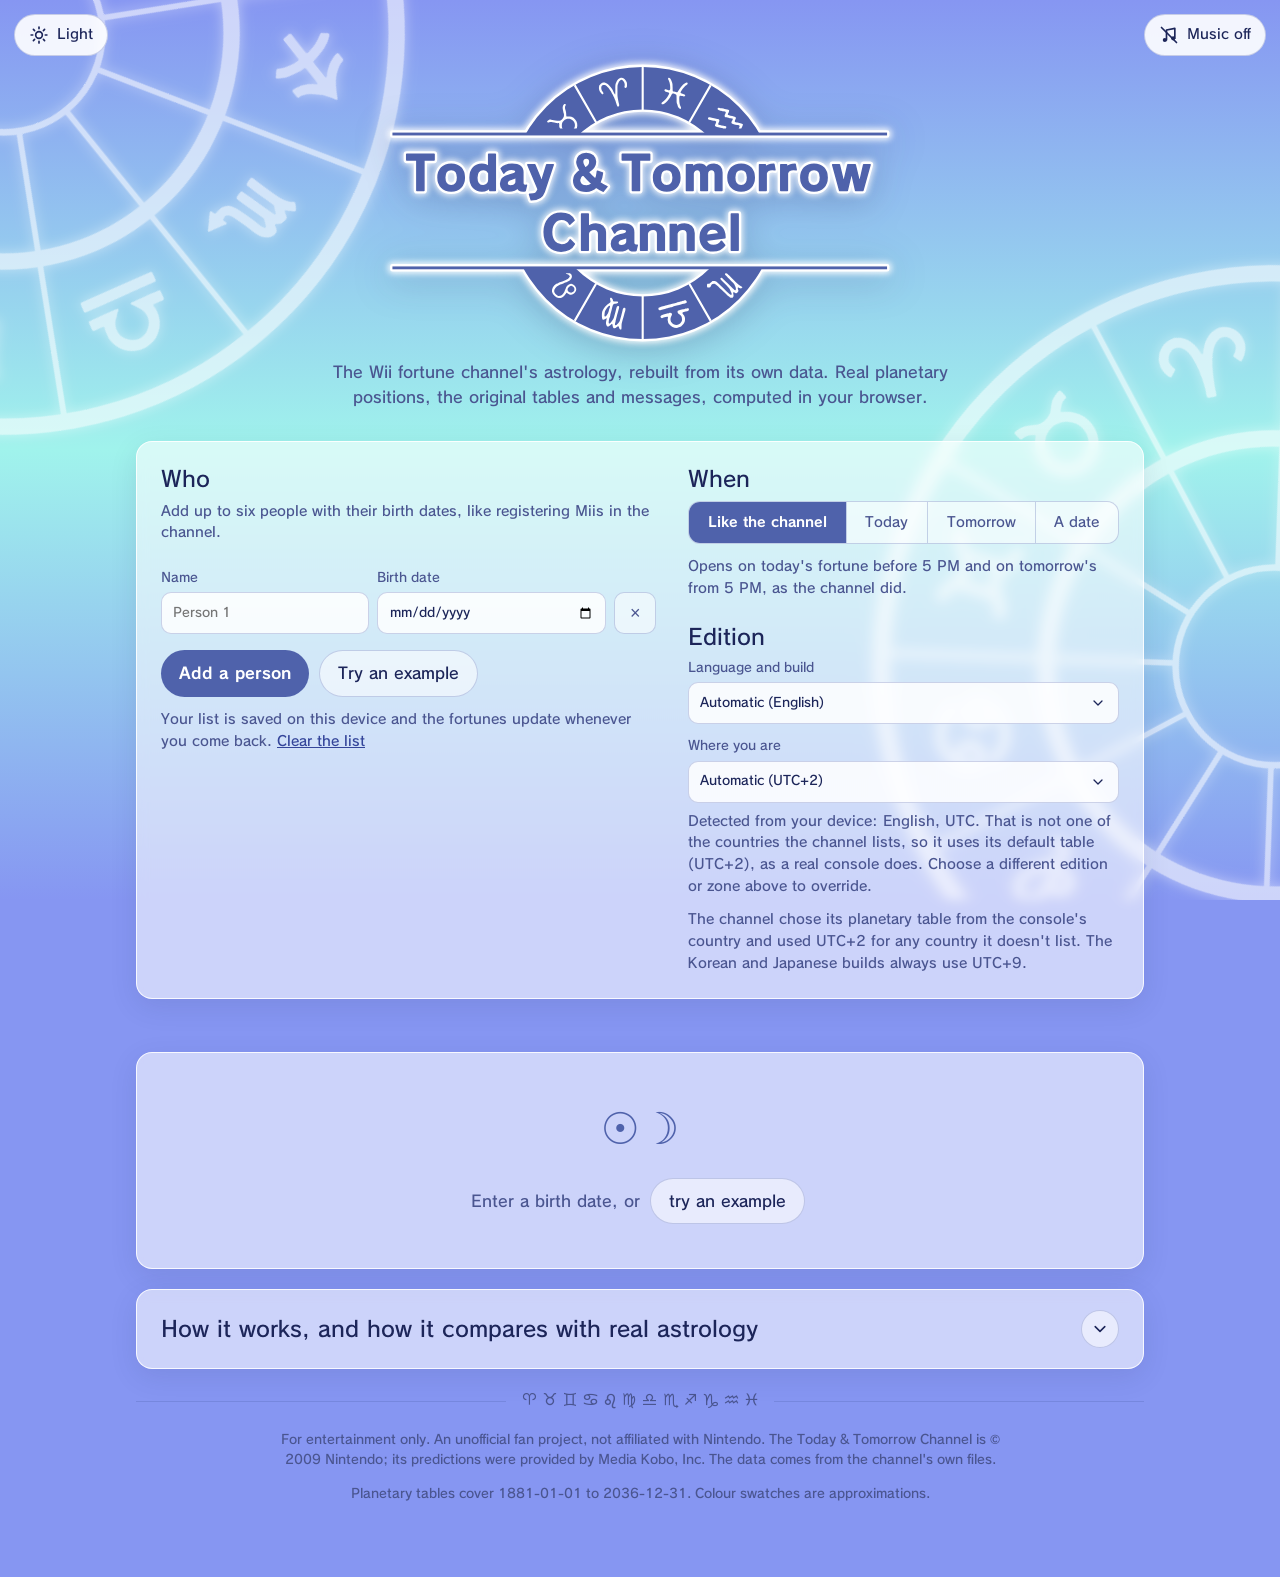
==== commit 0308e891: "Merge branch 'main' into ui" ====
--- a/web/index.html
+++ b/web/index.html
@@ -3,22 +3,33 @@
 <head>
   <meta charset="utf-8">
   <meta name="viewport" content="width=device-width, initial-scale=1">
-  <title>Today &amp; Tomorrow: the Wii fortune channel, in your browser</title>
+  <title>Today &amp; Tomorrow Channel - the Wii's fortune channel, in your browser</title>
   <meta name="description" content="Daily fortunes, lucky colours, food, fun and care hints and group compatibility, computed with the maths of the Wii Today &amp; Tomorrow Channel.">
   <meta name="theme-color" content="#90b8f0" media="(prefers-color-scheme: light)">
   <meta name="theme-color" content="#0e111a" media="(prefers-color-scheme: dark)">
-  <link rel="preload" as="image" href="assets/logo.png">
+  <script>
+    // Picks the theme before first paint, so a saved choice never flashes the other one.
+    (() => { let t; try { t = JSON.parse(localStorage.getItem("tt-theme")); } catch {}
+      document.documentElement.dataset.theme = t === "dark" || t === "light" ? t : matchMedia("(prefers-color-scheme: dark)").matches ? "dark" : "light"; })();
+  </script>
+  <link rel="preload" as="image" href="assets/logo.svg">
   <link rel="icon" href="data:image/svg+xml,%3Csvg xmlns='http://www.w3.org/2000/svg' viewBox='0 0 64 64'%3E%3Ccircle cx='32' cy='32' r='30' fill='%2314122b'/%3E%3Ccircle cx='28' cy='32' r='14' fill='%23f4c95d'/%3E%3Ccircle cx='35' cy='29' r='12' fill='%2314122b'/%3E%3C/svg%3E">
   <link rel="stylesheet" href="style.css">
 </head>
 <body>
   <a class="skip" href="#results">Skip to the fortunes</a>
-  <button id="music" class="music" type="button" aria-pressed="false" aria-label="Background music" title="Background music">
+  <div class="sky" aria-hidden="true"></div>
+  <div class="bg-wheels" aria-hidden="true"><img class="bg-wheel bg-wheel-l" src="assets/wheel.svg" alt=""><img class="bg-wheel bg-wheel-r" src="assets/wheel.svg" alt=""></div>
+  <button id="theme" class="toggle theme-toggle" type="button" aria-pressed="false" aria-label="Dark theme" title="Dark theme">
+    <svg viewBox="0 0 24 24" width="20" height="20" aria-hidden="true"><g class="sun" fill="none" stroke="currentColor" stroke-width="2" stroke-linecap="round"><circle cx="12" cy="12" r="4"/><path d="M12 2.5v2M12 19.5v2M2.5 12h2M19.5 12h2M5.3 5.3l1.4 1.4M17.3 17.3l1.4 1.4M5.3 18.7l1.4-1.4M17.3 6.7l1.4-1.4"/></g><path class="moon" d="M20 14.6A8.5 8.5 0 0 1 9.4 4a8.5 8.5 0 1 0 10.6 10.6z" fill="none" stroke="currentColor" stroke-width="2" stroke-linejoin="round"/></svg>
+    <span class="toggle-label">Light</span>
+  </button>
+  <button id="music" class="toggle music" type="button" aria-pressed="false" aria-label="Background music" title="Background music">
     <svg viewBox="0 0 24 24" width="20" height="20" aria-hidden="true"><path class="note" d="M9 18V6l10-2v12" fill="none" stroke="currentColor" stroke-width="2" stroke-linecap="round" stroke-linejoin="round"/><circle cx="7" cy="18" r="2.5" fill="currentColor"/><circle cx="17" cy="16" r="2.5" fill="currentColor"/><path class="slash" d="M3 3l18 18" stroke="currentColor" stroke-width="2" stroke-linecap="round"/></svg>
-    <span class="music-label">Music off</span>
+    <span class="toggle-label">Music off</span>
   </button>
   <header class="hero">
-    <h1 class="logo"><img src="assets/logo.png" width="970" height="540" alt="Today &amp; Tomorrow Channel"></h1>
+    <h1 class="logo"><img src="assets/logo.svg" width="984" height="556" alt="Today &amp; Tomorrow Channel"></h1>
     <p class="lede">The Wii fortune channel's astrology, rebuilt from its own data. Real planetary positions, the original tables and messages, computed in your browser.</p>
   </header>
 
@@ -85,17 +96,25 @@
     <details class="panel about">
       <summary>How it works, and how it compares with real astrology</summary>
       <div class="about-body">
-        <ol>
-          <li>The channel stores where seven bodies stood on every day from 1881 to 2036, in whole degrees. Those are real positions.</li>
-          <li>For each topic it adds a planet from your birth date (Venus for love, Saturn for work, Mercury for study, the Moon for communications, Jupiter for money) to the Moon of the day, giving a position from 1 to 360 around the zodiac.</li>
-          <li>That position selects a fixed score and one of 360 hand-written messages for the topic. A hash of the date then softens weak scores on most days and boosts strong totals on some.</li>
-          <li>The five scores add up to the day's total. Lucky colours, hints and compatibility use the same positions.</li>
-        </ol>
-        <p>Real astrology compares the angles <em>between</em> planets and uses birth time and place. This channel only needs a date, and its score table shows no aspect pattern at all: it is an authored lookup, not geometry. The full write-up, with every table, is in
-          <a href="https://gist.github.com/quatric/222008fe67167e8dcbda6b022b0f7551">the documentation gist</a>; the code is in
-          <a href="https://github.com/quatric/today-fortune">today-fortune</a>.</p>
+        <div>
+          <h3 class="lab">How it works</h3>
+          <ol class="steps">
+            <li>The channel stores where seven bodies stood on every day from 1881 to 2036, in whole degrees. Those are real positions.</li>
+            <li>For each topic it adds a planet from your birth date (Venus for love, Saturn for work, Mercury for study, the Moon for communications, Jupiter for money) to the Moon of the day, giving a position from 1 to 360 around the zodiac.</li>
+            <li>That position selects a fixed score and one of 360 hand-written messages for the topic. A hash of the date then softens weak scores on most days and boosts strong totals on some.</li>
+            <li>The five scores add up to the day's total. Lucky colours, hints and compatibility use the same positions.</li>
+          </ol>
+        </div>
+        <div>
+          <h3 class="lab">Compared with real astrology</h3>
+          <p>Real astrology compares the angles <em>between</em> planets and uses birth time and place. This channel only needs a date, and its score table shows no aspect pattern at all: it is an authored lookup, not geometry.</p>
+          <p>The full write-up, with every table, is in
+            <a href="https://gist.github.com/quatric/222008fe67167e8dcbda6b022b0f7551">the documentation gist</a>; the code is in
+            <a href="https://github.com/quatric/today-fortune">today-fortune</a>.</p>
+        </div>
       </div>
     </details>
+    <div class="zodiac-rule" aria-hidden="true">♈&#xFE0E; ♉&#xFE0E; ♊&#xFE0E; ♋&#xFE0E; ♌&#xFE0E; ♍&#xFE0E; ♎&#xFE0E; ♏&#xFE0E; ♐&#xFE0E; ♑&#xFE0E; ♒&#xFE0E; ♓&#xFE0E;</div>
   </main>
 
   <footer>
--- a/web/style.css
+++ b/web/style.css
@@ -1,9 +1,11 @@
+/* Rodin's ° and curly quotes are full-width (Japanese metrics), leaving a gap after "13°" or "l’"; the fallback font draws those. */
 @font-face {
   font-family: 'rodin';
   src: url('fonts/RodinNTLGPro-DB-Extended.woff2') format('woff2'),
        url('fonts/RodinNTLGPro-DB-Extended.woff') format('woff');
   font-weight: 400;
   font-display: swap;
+  unicode-range: U+0-AF, U+B1-2017, U+201E-10FFFF;
 }
 
 @font-face {
@@ -12,12 +14,21 @@
        url('fonts/RodinNTLGPro-B-Extended.woff') format('woff');
   font-weight: 700;
   font-display: swap;
+  unicode-range: U+0-AF, U+B1-2017, U+201E-10FFFF;
+}
+
+/* a 12-glyph subset of Noto Sans Symbols, so the zodiac signs can't fall back to colour emoji */
+@font-face {
+  font-family: 'zodiac';
+  src: url('fonts/NotoSansSymbols-Zodiac.woff2') format('woff2');
+  font-display: block;
+  unicode-range: U+2648-2653;
 }
 
 html { font-family: 'rodin', system-ui, sans-serif; margin: 0; padding: 0; }
 :root {
-  /* the channel's own background: a vertical gradient, blue at the ends and aqua in the middle (sampled from its title screen) */
-  --sky-top: #90b8f0; --sky-mid: #9ff1ec;
+  /* the banner's sky before its colour loop starts; app.js animates both through the loop */
+  --sky-edge: #8696f2; --sky-mid: #a0f3ec; --wheel-alpha: .59;
   --panel: rgba(255, 255, 255, .58); --panel-border: rgba(255, 255, 255, .85);
   --text: #1c2559; --muted: #4a5590; --accent: #4f62ab; --accent-hi: #5f74c4; --line: rgba(79, 98, 171, .28);
   --on-accent: #fff; --link: #34459a; --link-hi: #1c2559;
@@ -26,16 +37,23 @@
   --shadow: 0 8px 28px rgba(28, 37, 89, .10); --logo-shadow: rgba(28, 37, 89, .25); --track: rgba(28, 37, 89, .12); --star-off: rgba(28, 37, 89, .16);
   --swatch-ring: #fff; --swatch-edge: rgba(28, 37, 89, .35); --pill0: rgba(79, 98, 171, .16); --pill1: rgba(22, 144, 127, .18); --pill1-ink: #0b6a5c;
   --gold: #f2a900; --teal: #16907f; --rose: #c2456f;
-  --radius: 16px;
+  --radius: 16px; --gap: 20px; --pad: 24px;
   --sans: 'rodin', system-ui, -apple-system, "Segoe UI", Roboto, "Hiragino Sans", "Noto Sans CJK JP", "Malgun Gothic", sans-serif;
   --serif: var(--sans);
 }
 * { box-sizing: border-box; }
-html { color-scheme: light dark; background: var(--sky-top); }
-body {
-  margin: 0; font: 16px/1.55 var(--sans); color: var(--text); min-height: 100vh;
-  background: linear-gradient(180deg, var(--sky-top), var(--sky-mid) 50%, var(--sky-top)); background-attachment: fixed;
-}
+html { color-scheme: light; background: var(--sky-edge); }
+body { margin: 0; font: 16px/1.55 var(--sans); color: var(--text); min-height: 100vh; }
+
+/* the banner's background: its sky gradient, and discL/discR spinning at half the banner's rates (hurried at page size).
+   Layers span lvh so they're already drawn under a sliding toolbar; the wheels sit in svh so that slide doesn't move them. */
+.sky { position: fixed; top: 0; left: 0; right: 0; height: 100lvh; z-index: -2; background: linear-gradient(180deg, var(--sky-edge), var(--sky-mid) 50%, var(--sky-edge)); }
+.bg-wheels { position: fixed; top: 0; left: 0; right: 0; height: 100lvh; z-index: -1; overflow: clip; pointer-events: none; --size: clamp(300px, 93svh, 125vw); }
+.bg-wheel { position: absolute; width: var(--size); height: var(--size); margin: calc(var(--size) / -2); opacity: var(--wheel-alpha);
+  transform: rotate(var(--turn)); animation: wheel-spin linear infinite; will-change: transform; }
+.bg-wheel-l { left: .3%; top: 3.7svh; --turn: -39deg; animation-duration: 43.68s; }
+.bg-wheel-r { left: 99.6%; top: 74svh; --turn: -28deg; animation-duration: 60.66s; }
+@keyframes wheel-spin { to { transform: rotate(calc(var(--turn) - 360deg)); } }
 a { color: var(--link); }
 a:hover { color: var(--link-hi); }
 .skip { position: absolute; left: -999px; } .skip:focus { left: 12px; top: 12px; z-index: 10; background: var(--accent); color: var(--on-accent); padding: 8px 12px; border-radius: 8px; }
@@ -46,27 +64,19 @@
 .logo img { display: block; width: 100%; height: auto; filter: drop-shadow(0 6px 18px var(--logo-shadow)); }
 .lede { color: var(--muted); margin: 0 auto; max-width: 56ch; }
 
-main { max-width: 1040px; margin: 0 auto; padding: 8px 16px 40px; }
+main { max-width: 1040px; margin: 0 auto; padding: 8px 16px 0; }
+.zodiac-rule { display: flex; align-items: center; gap: 16px; margin-top: 20px; font: 16px/20px 'zodiac', var(--sans); color: var(--muted); white-space: nowrap; }
+/* the signs sit low in their line box, so the hairlines drop to meet their middle */
+.zodiac-rule::before, .zodiac-rule::after { content: ""; flex: 1; height: 1px; background: var(--line); translate: 0 2px; }
 .panel { background: var(--panel); border: 1px solid var(--panel-border); border-radius: var(--radius); backdrop-filter: blur(6px); box-shadow: var(--shadow); }
-.controls { display: grid; grid-template-columns: 1.15fr 1fr; gap: 28px; padding: 24px; }
-h2 { font: 400 22px/1.2 var(--serif); margin: 0 0 6px; }
-.controls .col > h2:not(:first-child) { margin-top: 22px; }
-.hint { color: var(--muted); font-size: 14px; margin: 4px 0 12px; }
-
-.people { list-style: none; margin: 0 0 12px; padding: 0; display: grid; gap: 10px; }
-.person { display: grid; grid-template-columns: 1fr 1.1fr auto; gap: 4px 8px; }
-/* Android Chrome draws date inputs taller; sharing one row makes the name box and × match it. */
-.person .field { grid-row: span 2; grid-template-rows: subgrid; }
-.person .field + .field { margin-top: 0; }
-.person .icon-btn { grid-area: 2 / 3; height: auto; }
-/* Android Chrome pins its date arrow near the edge, ignoring padding; draw ours inset like the text.
-   Touch-only, and not Firefox (no such pseudo-element) or iOS (touch-callout), whose date boxes differ. */
-@media (pointer: coarse) {
-  @supports selector(::-webkit-date-and-time-value) and (not (-webkit-touch-callout: none)) {
-    input[type="date"] { appearance: none; background: var(--field) var(--chevron) no-repeat right 15px center / 10px 6px; }
-    input[type="date"]::-webkit-calendar-picker-indicator { opacity: 0; }
-  }
-}
+.controls { display: grid; grid-template-columns: 1.15fr 1fr; gap: 32px; padding: var(--pad); }
+h2 { font: 400 22px/1.2 var(--serif); margin: 0 0 8px; }
+.controls .col > h2:not(:first-child) { margin-top: 24px; }
+.controls .col > :last-child { margin-bottom: 0; }
+.hint { color: var(--muted); font-size: 14px; margin: 8px 0 12px; }
+
+.people { list-style: none; margin: 0 0 16px; padding: 0; display: grid; gap: 12px; }
+.person { display: grid; grid-template-columns: 1fr 1.1fr auto; gap: 8px; align-items: end; }
 .field { display: grid; gap: 4px; font-size: 13px; color: var(--muted); }
 input, select {
   font: inherit; color: var(--text); background: var(--field); border: 1px solid var(--line);
@@ -90,24 +100,24 @@
 .saved { margin-top: 12px; }
 .row { display: flex; gap: 10px; flex-wrap: wrap; }
 
-.seg { display: grid; grid-template-columns: repeat(4, 1fr); border: 1px solid var(--line); background: var(--surface); border-radius: 12px; overflow: hidden; margin-bottom: 10px; }
+.seg { display: grid; grid-template-columns: repeat(4, auto); border: 1px solid var(--line); background: var(--surface); border-radius: 12px; overflow: hidden; margin-bottom: 12px; }
 .seg button { font: inherit; font-size: 14px; color: var(--muted); background: transparent; border: 0; padding: 10px 6px; cursor: pointer; }
 .seg button + button { border-left: 1px solid var(--line); }
 .seg button[aria-checked="true"] { background: var(--accent); color: var(--on-accent); font-weight: 700; }
 .field + .field { margin-top: 12px; }
 
-.status { min-height: 26px; margin: 14px 4px 4px; color: var(--muted); }
+.status { min-height: 25px; margin: 20px 4px 8px; color: var(--muted); }
 .status.error { color: var(--rose); }
-#results { display: grid; gap: 18px; outline: 0; }
-.grid2 { display: grid; grid-template-columns: 1fr 1fr; gap: 18px; }
-
-.card { padding: 22px; }
-.card-head { display: flex; align-items: center; gap: 18px; flex-wrap: wrap; margin-bottom: 14px; }
+#results { display: grid; gap: var(--gap); outline: 0; }
+.grid2 { display: grid; grid-template-columns: 1fr 1fr; gap: var(--gap); }
+
+.card { padding: var(--pad); }
+.card-head { display: flex; align-items: center; gap: 20px; flex-wrap: wrap; margin-bottom: 20px; }
 .card-head .who { flex: 1 1 200px; min-width: 0; }
 .name { font: 400 28px/1.15 var(--serif); margin: 0; overflow-wrap: anywhere; }
-.sub { color: var(--muted); margin: 2px 0 0; }
+.sub { color: var(--muted); margin: 4px 0 0; }
 .glyph { font-size: 1.15em; color: var(--accent); }
-.chip-colour { display: inline-flex; align-items: center; gap: 8px; margin-top: 10px; padding: 5px 12px 5px 6px; border: 1px solid var(--line); border-radius: 999px; font-size: 14px; background: var(--surface); }
+.chip-colour { display: inline-flex; align-items: center; gap: 8px; margin-top: 12px; padding: 5px 12px 5px 6px; border: 1px solid var(--line); border-radius: 999px; font-size: 14px; background: var(--surface); }
 .swatch { width: 22px; height: 22px; border-radius: 50%; border: 2px solid var(--swatch-ring); box-shadow: 0 0 0 1px var(--swatch-edge); flex: none; }
 
 .ring { width: 118px; height: 118px; flex: none; }
@@ -116,8 +126,8 @@
 .ring text { fill: var(--text); font-family: var(--serif); text-anchor: middle; }
 .ring .num { font-size: 34px; } .ring .of { font-size: 11px; fill: var(--muted); font-family: var(--sans); }
 
-.topics { list-style: none; margin: 0; padding: 0; display: grid; gap: 14px; }
-.topic { display: grid; grid-template-columns: 168px 1fr; gap: 6px 16px; padding-top: 14px; border-top: 1px solid var(--line); }
+.topics { list-style: none; margin: 0; padding: 0; display: grid; gap: 16px; }
+.topic { display: grid; grid-template-columns: 168px 1fr; gap: 8px 16px; padding-top: 16px; border-top: 1px solid var(--line); }
 .topic:first-child { border-top: 0; padding-top: 0; }
 .topic h3 { font: 600 12px/1.2 var(--sans); text-transform: uppercase; letter-spacing: .1em; color: var(--muted); margin: 0 0 4px; }
 .stars { color: var(--gold); letter-spacing: .12em; font-size: 18px; white-space: nowrap; }
@@ -126,66 +136,97 @@
 .msg { margin: 0; }
 .msg.num { color: var(--muted); }
 
-.badge { display: inline-block; padding: 6px 16px; border-radius: 999px; font: 600 15px var(--sans); }
+.badge { display: block; width: fit-content; padding: 7px 16px; border-radius: 999px; font: 600 15px/1.5 var(--sans); }
+.badge + .hint { margin-top: 12px; }
 .badge.r0 { background: var(--pill0); }
 .badge.r1 { background: var(--pill1); color: var(--pill1-ink); }
 .badge.r2 { background: var(--accent); color: var(--on-accent); }
-.chips { display: flex; flex-wrap: wrap; gap: 8px; margin: 6px 0 14px; }
+.chips { display: flex; flex-wrap: wrap; gap: 8px; margin: 0; }
 .chip { padding: 6px 14px; border: 1px solid var(--line); border-radius: 999px; background: var(--surface-2); }
-.lab { font: 600 12px var(--sans); text-transform: uppercase; letter-spacing: .12em; color: var(--muted); margin: 8px 0 0; }
+.lab { font: 600 12px/1.3 var(--sans); text-transform: uppercase; letter-spacing: .12em; color: var(--muted); margin: 20px 0 8px; }
+h2 + .lab { margin-top: 12px; }
 
 .wheel { width: 100%; max-width: 380px; margin: 0 auto; display: block; }
-.legend { list-style: none; padding: 0; margin: 12px 0 0; display: grid; grid-template-columns: repeat(auto-fill, minmax(150px, 1fr)); gap: 4px 12px; font-size: 14px; color: var(--muted); }
+.legend { list-style: none; padding: 0; margin: 16px 0 0; display: grid; grid-template-columns: repeat(auto-fill, minmax(128px, 1fr)); gap: 12px 16px; font-size: 14px; line-height: 1.35; color: var(--muted); }
+.legend li { display: grid; grid-template-columns: 24px 1fr; align-items: center; column-gap: 8px; }
+.legend .sym { grid-row: span 2; font-size: 20px; line-height: 1; text-align: center; }
 .legend b { color: var(--text); font-weight: 600; }
-
-.about { margin-top: 26px; padding: 4px 22px; }
-.about summary { cursor: pointer; padding: 16px 0; font: 400 20px var(--serif); }
-.about-body { padding-bottom: 14px; color: var(--muted); }
-.about-body ol { padding-left: 1.2em; }
+.night { container-type: inline-size; }
+/* the legend goes beside the wheel when it fits, so the sky card stays about as tall as the group card */
+@container (min-width: 420px) {
+  .sky-body { display: grid; grid-template-columns: minmax(0, 1fr) auto; align-items: center; gap: 24px; }
+  .sky-body .legend { grid-template-columns: auto; margin: 0; }
+}
+
+.about { margin-top: var(--gap); padding: 0 var(--pad); }
+.about summary { display: flex; align-items: center; justify-content: space-between; gap: 16px; padding: 20px 0; cursor: pointer; list-style: none; font: 400 22px/1.25 var(--serif); }
+.about summary::-webkit-details-marker { display: none; }
+.about summary::after { content: ""; flex: none; width: 36px; height: 36px; border: 1px solid var(--line); border-radius: 50%; background: var(--surface) var(--chevron) no-repeat center / 12px 8px; transition: transform .2s, border-color .2s; }
+.about summary:hover::after { border-color: var(--accent); }
+.about[open] summary { border-bottom: 1px solid var(--line); }
+.about[open] summary::after { transform: rotate(180deg); }
+.about-body { display: grid; grid-template-columns: 1.15fr 1fr; gap: 32px; padding: 20px 0 var(--pad); }
+.about-body .lab { margin: 0 0 12px; }
+.about-body p { margin: 0; } .about-body p + p { margin-top: 12px; }
+.steps { list-style: none; margin: 0; padding: 0; display: grid; gap: 12px; counter-reset: step; }
+.steps li { display: grid; grid-template-columns: 26px 1fr; gap: 12px; counter-increment: step; }
+.steps li::before { content: counter(step); height: 26px; border-radius: 50%; background: var(--pill0); color: var(--accent); font: 600 13px/26px var(--sans); text-align: center; }
 footer { max-width: 760px; margin: 0 auto; padding: 8px 20px 60px; color: var(--muted); font-size: 13px; text-align: center; }
 
 .skeleton { height: 220px; border-radius: var(--radius); background: linear-gradient(100deg, rgba(255,255,255,.25) 30%, rgba(255,255,255,.55) 50%, rgba(255,255,255,.25) 70%); background-size: 300% 100%; animation: shimmer 1.4s infinite linear; }
 @keyframes shimmer { to { background-position: -100% 0; } }
-.empty { text-align: center; padding: 42px 20px; color: var(--muted); }
-.empty .glyph { font-size: 44px; display: block; margin-bottom: 8px; }
+.empty { text-align: center; padding: 40px var(--pad); color: var(--muted); }
+.empty .glyph { font-size: 44px; display: block; margin-bottom: 12px; }
+.empty .btn { margin: 4px; }
 
 @media (max-width: 800px) {
-  .controls { grid-template-columns: 1fr; padding: 18px; gap: 6px; }
+  :root { --gap: 16px; --pad: 20px; }
+  .controls { grid-template-columns: 1fr; gap: 24px; }
   .grid2 { grid-template-columns: 1fr; }
   .person { grid-template-columns: 1fr 1fr auto; }
   .topic { grid-template-columns: 1fr; }
+  .topic .pts { display: inline; margin-left: 8px; }
   .seg { grid-template-columns: repeat(2, 1fr); }
   .seg button:nth-child(3) { border-left: 0; } .seg button:nth-child(n+3) { border-top: 1px solid var(--line); }
-  .card { padding: 18px; }
-}
-@media (prefers-reduced-motion: reduce) { .ring .value { transition: none; } .skeleton { animation: none; } }
+  .about-body { grid-template-columns: 1fr; gap: 24px; }
+}
+/* On phones only the name fits beside the ring; the sign line and colour chip take the full width. */
+@media (max-width: 480px) {
+  .card-head { display: grid; grid-template-columns: auto 1fr; gap: 12px 16px; }
+  .card-head .who { display: contents; }
+  .card-head .sub, .card-head .chip-colour { grid-column: 1 / -1; justify-self: start; margin: 0; }
+  .ring { width: 88px; height: 88px; }
+}
+@media (prefers-reduced-motion: reduce) { .ring .value, .about summary::after { transition: none; } .skeleton, .bg-wheel { animation: none; } }
 [hidden] { display: none !important; }
 
-.music { position: fixed; top: 14px; right: 14px; z-index: 5; display: inline-flex; align-items: center; gap: 8px; font: inherit; font-size: 14px;
+.toggle { position: fixed; top: 14px; z-index: 5; display: inline-flex; align-items: center; gap: 8px; font: inherit; font-size: 14px;
   color: var(--text); background: var(--surface-hi); backdrop-filter: blur(6px); border: 1px solid var(--line); border-radius: 999px; padding: 9px 14px; min-height: 42px; cursor: pointer; }
-.music:hover { border-color: var(--accent); }
+.toggle:hover { border-color: var(--accent); }
+.music { right: 14px; }
 .music[aria-pressed="true"] { color: var(--on-accent); background: var(--accent); border-color: var(--accent); }
 .music[aria-pressed="true"] .slash { display: none; }
-@media (max-width: 480px) { .music .music-label { display: none; } .music { padding: 9px 11px; } }
+.theme-toggle { left: 14px; }
+[data-theme="dark"] .theme-toggle .sun, :root:not([data-theme="dark"]) .theme-toggle .moon { display: none; }
+@media (max-width: 480px) { .toggle .toggle-label { display: none; } .toggle { padding: 9px 11px; } }
 
 /* the zodiac wheel keeps a night-sky backdrop so the planet colours stay readable */
 .night { --text: #ece9fb; --muted: #b3afd6; color: var(--text); background: linear-gradient(180deg, #232052, #14122b); border-color: rgba(255, 255, 255, .18); }
 .night .hint, .night .legend { color: var(--muted); }
 
-/* dark theme: for devices that ask for it, a dark, slightly blue version of the same layout */
-@media (prefers-color-scheme: dark) {
-  :root {
-    --sky-top: #0e111a; --sky-mid: #2a3348;
-    --panel: rgba(150, 170, 255, .07); --panel-border: rgba(170, 190, 255, .14);
-    --text: #eceef8; --muted: #ffffff; --accent: #f4c95d; --accent-hi: #ffdb85; --line: rgba(170, 190, 255, .2);
-    --on-accent: #1a1400; --link: #f4c95d; --link-hi: #ffe08a;
-    --surface: rgba(255, 255, 255, .05); --surface-2: rgba(255, 255, 255, .07); --surface-hi: rgba(30, 36, 56, .92); --field: rgba(6, 8, 20, .4);
-    --chevron: url("data:image/svg+xml,%3Csvg xmlns='http://www.w3.org/2000/svg' viewBox='0 0 10 6'%3E%3Cpath d='M1 1l4 4 4-4' fill='none' stroke='%23eceef8' stroke-width='1.3' stroke-linecap='round' stroke-linejoin='round'/%3E%3C/svg%3E");
-    --shadow: 0 8px 28px rgba(0, 0, 0, .3); --logo-shadow: rgba(0, 0, 0, .5); --track: rgba(255, 255, 255, .12); --star-off: rgba(255, 255, 255, .2);
-    --swatch-ring: rgba(255, 255, 255, .7); --swatch-edge: rgba(0, 0, 0, .45); --pill0: rgba(255, 255, 255, .11); --pill1: rgba(95, 209, 193, .2); --pill1-ink: #aef1e6;
-    --rose: #f08fb0; --teal: #5fd1c1;
-  }
-  .btn:hover, .seg button[aria-checked="true"]:hover { background: var(--accent-hi); }
-  .skeleton { background: linear-gradient(100deg, rgba(255,255,255,.04) 30%, rgba(255,255,255,.1) 50%, rgba(255,255,255,.04) 70%); background-size: 300% 100%; }
-  .night { background: linear-gradient(180deg, #232a40, #10131e); --muted: #ffffff; }
-}
+/* dark theme: the device's choice until the toggle saves one; a night version of the banner's sky and colours */
+:root[data-theme="dark"] {
+  color-scheme: dark;
+  --sky-edge: #0e111a; --sky-mid: #2a3348; --wheel-alpha: .12;
+  --panel: rgba(150, 170, 255, .07); --panel-border: rgba(170, 190, 255, .14);
+  --text: #eceef8; --muted: #ffffff; --accent: #a3aefc; --accent-hi: #c3caff; --line: rgba(170, 190, 255, .2);
+  --on-accent: #10142c; --link: #a0f3ec; --link-hi: #d3fbf7;
+  --surface: rgba(255, 255, 255, .05); --surface-2: rgba(255, 255, 255, .07); --surface-hi: rgba(30, 36, 56, .92); --field: rgba(6, 8, 20, .4);
+  --chevron: url("data:image/svg+xml,%3Csvg xmlns='http://www.w3.org/2000/svg' viewBox='0 0 10 6'%3E%3Cpath d='M1 1l4 4 4-4' fill='none' stroke='%23eceef8' stroke-width='1.3' stroke-linecap='round' stroke-linejoin='round'/%3E%3C/svg%3E");
+  --shadow: 0 8px 28px rgba(0, 0, 0, .3); --logo-shadow: rgba(0, 0, 0, .5); --track: rgba(255, 255, 255, .12); --star-off: rgba(255, 255, 255, .2);
+  --swatch-ring: rgba(255, 255, 255, .7); --swatch-edge: rgba(0, 0, 0, .45); --pill0: rgba(255, 255, 255, .11); --pill1: rgba(95, 209, 193, .2); --pill1-ink: #aef1e6;
+  --rose: #f08fb0; --teal: #5fd1c1;
+}
+[data-theme="dark"] .btn:hover, [data-theme="dark"] .seg button[aria-checked="true"]:hover { background: var(--accent-hi); }
+[data-theme="dark"] .skeleton { background: linear-gradient(100deg, rgba(255,255,255,.04) 30%, rgba(255,255,255,.1) 50%, rgba(255,255,255,.04) 70%); background-size: 300% 100%; }
+[data-theme="dark"] .night { background: linear-gradient(180deg, #232a40, #10131e); --muted: #ffffff; }
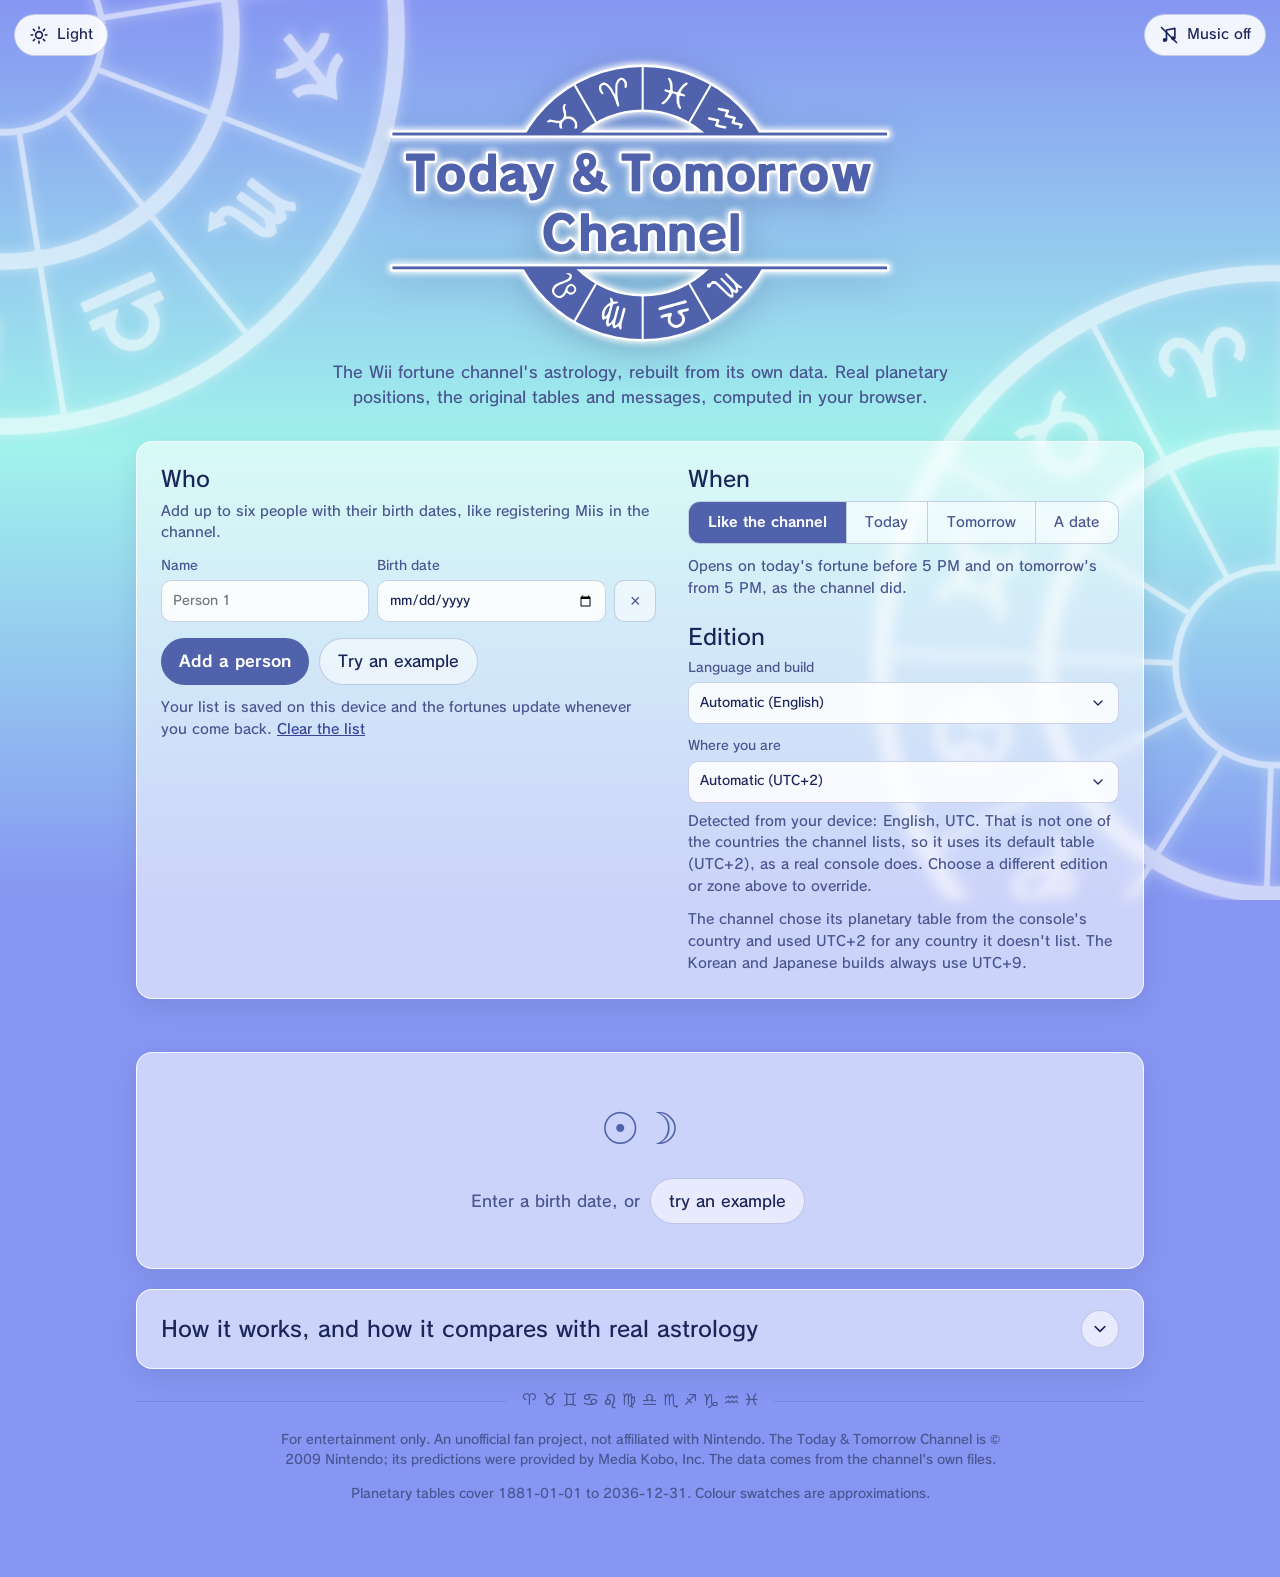
==== commit cab66dc1: "restore mobile form fixes lost in the #2 merge" ====
--- a/web/index.html
+++ b/web/index.html
@@ -5,7 +5,7 @@
   <meta name="viewport" content="width=device-width, initial-scale=1">
   <title>Today &amp; Tomorrow Channel - the Wii's fortune channel, in your browser</title>
   <meta name="description" content="Daily fortunes, lucky colours, food, fun and care hints and group compatibility, computed with the maths of the Wii Today &amp; Tomorrow Channel.">
-  <meta name="theme-color" content="#90b8f0" media="(prefers-color-scheme: light)">
+  <meta name="theme-color" content="#8696f2" media="(prefers-color-scheme: light)">
   <meta name="theme-color" content="#0e111a" media="(prefers-color-scheme: dark)">
   <script>
     // Picks the theme before first paint, so a saved choice never flashes the other one.
--- a/web/style.css
+++ b/web/style.css
@@ -76,7 +76,19 @@
 .hint { color: var(--muted); font-size: 14px; margin: 8px 0 12px; }
 
 .people { list-style: none; margin: 0 0 16px; padding: 0; display: grid; gap: 12px; }
-.person { display: grid; grid-template-columns: 1fr 1.1fr auto; gap: 8px; align-items: end; }
+.person { display: grid; grid-template-columns: 1fr 1.1fr auto; gap: 4px 8px; }
+/* Android Chrome draws date inputs taller; sharing one row makes the name box and × match it. */
+.person .field { grid-row: span 2; grid-template-rows: subgrid; }
+.person .field + .field { margin-top: 0; }
+.person .icon-btn { grid-area: 2 / 3; height: auto; }
+/* Android Chrome pins its date arrow near the edge, ignoring padding; draw ours inset like the text.
+   Touch-only, and not Firefox (no such pseudo-element) or iOS (touch-callout), whose date boxes differ. */
+@media (pointer: coarse) {
+  @supports selector(::-webkit-date-and-time-value) and (not (-webkit-touch-callout: none)) {
+    input[type="date"] { appearance: none; background: var(--field) var(--chevron) no-repeat right 15px center / 10px 6px; }
+    input[type="date"]::-webkit-calendar-picker-indicator { opacity: 0; }
+  }
+}
 .field { display: grid; gap: 4px; font-size: 13px; color: var(--muted); }
 input, select {
   font: inherit; color: var(--text); background: var(--field); border: 1px solid var(--line);
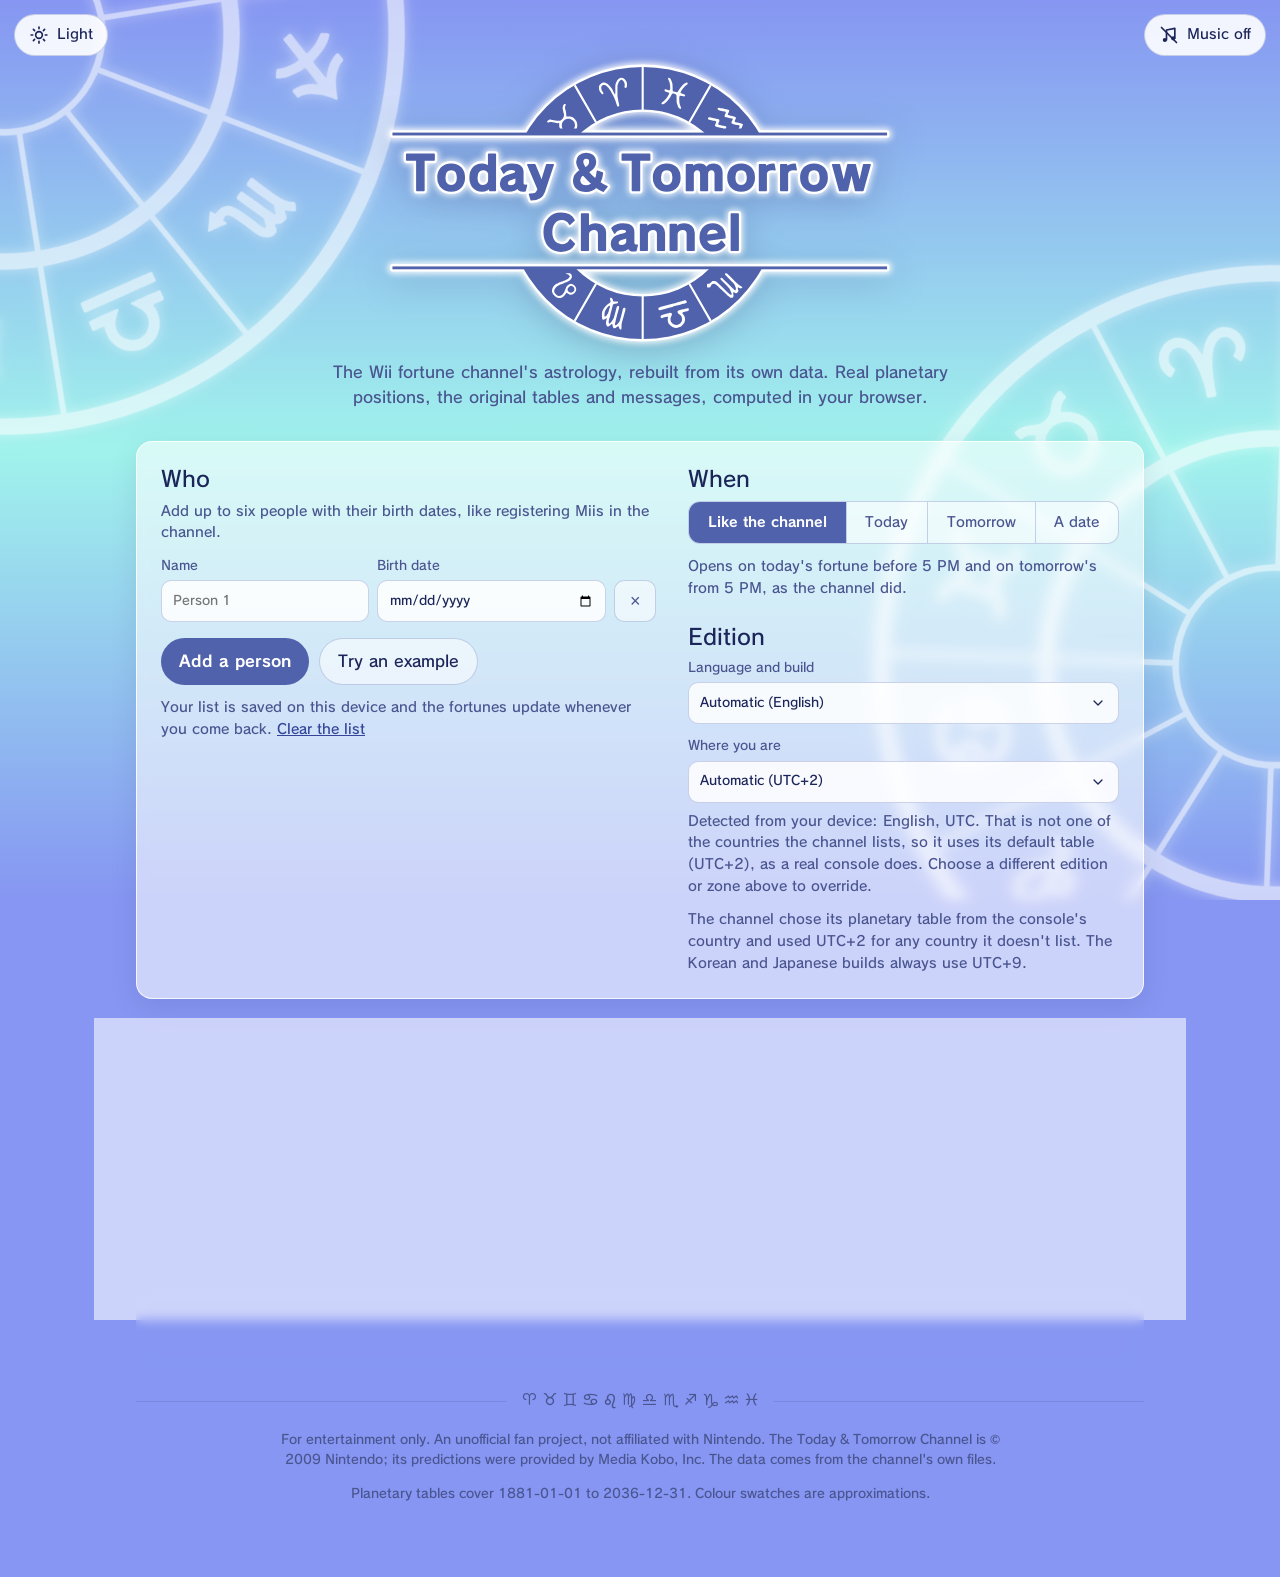
==== commit fb05d5dc: "the favicon is the channel's own icon" ====
--- a/web/index.html
+++ b/web/index.html
@@ -13,7 +13,7 @@
       document.documentElement.dataset.theme = t === "dark" || t === "light" ? t : matchMedia("(prefers-color-scheme: dark)").matches ? "dark" : "light"; })();
   </script>
   <link rel="preload" as="image" href="assets/logo.svg">
-  <link rel="icon" href="data:image/svg+xml,%3Csvg xmlns='http://www.w3.org/2000/svg' viewBox='0 0 64 64'%3E%3Ccircle cx='32' cy='32' r='30' fill='%2314122b'/%3E%3Ccircle cx='28' cy='32' r='14' fill='%23f4c95d'/%3E%3Ccircle cx='35' cy='29' r='12' fill='%2314122b'/%3E%3C/svg%3E">
+  <link rel="icon" href="assets/icon.png" type="image/png" sizes="96x96">
   <link rel="stylesheet" href="style.css">
 </head>
 <body>
--- a/web/style.css
+++ b/web/style.css
@@ -54,6 +54,8 @@
 .bg-wheel-l { left: .3%; top: 3.7svh; --turn: -39deg; animation-duration: 43.68s; }
 .bg-wheel-r { left: 99.6%; top: 74svh; --turn: -28deg; animation-duration: 60.66s; }
 @keyframes wheel-spin { to { transform: rotate(calc(var(--turn) - 360deg)); } }
+/* set by app.js when the mouse is over a wheel it can grab (desktop only) */
+html.grabbable { cursor: grab; } html.spinning, html.spinning * { cursor: grabbing; user-select: none; }
 a { color: var(--link); }
 a:hover { color: var(--link-hi); }
 .skip { position: absolute; left: -999px; } .skip:focus { left: 12px; top: 12px; z-index: 10; background: var(--accent); color: var(--on-accent); padding: 8px 12px; border-radius: 8px; }
